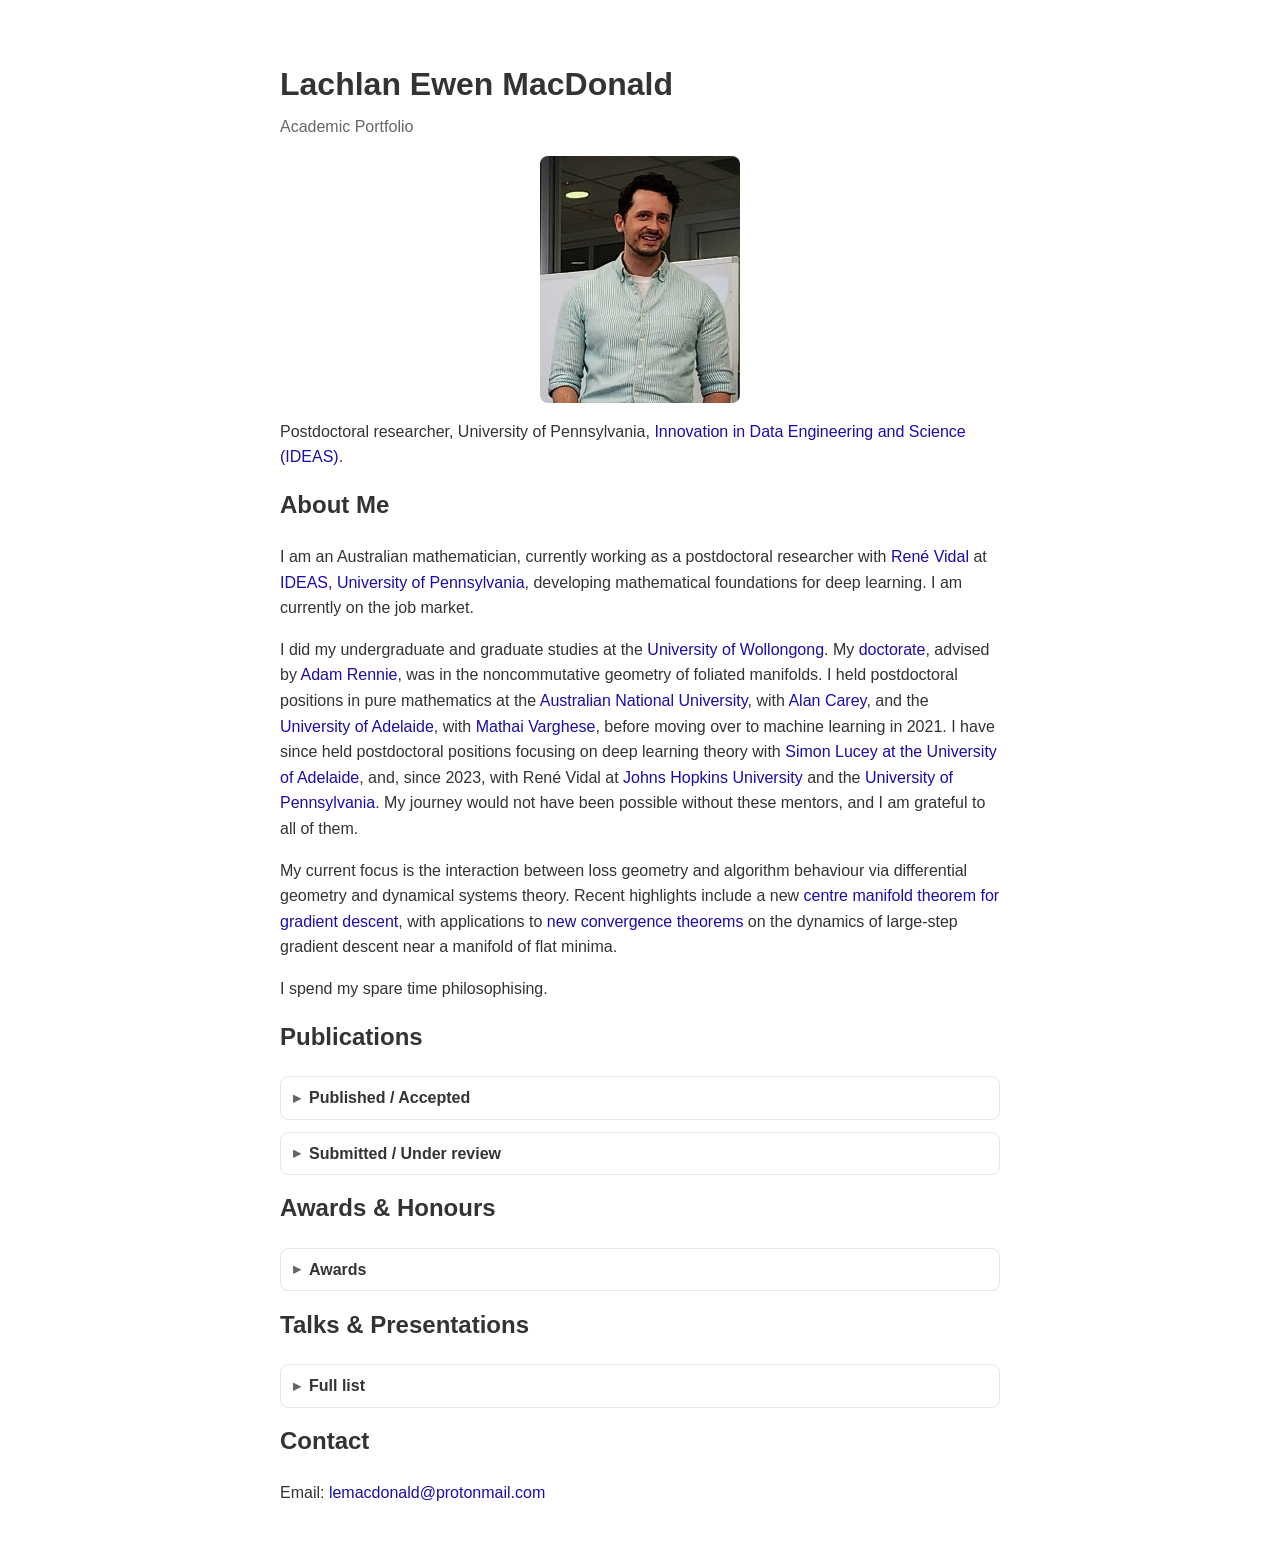
==== index.html @ 043c83bc "Update index.html" ====
<!DOCTYPE html>
<html lang="en">
<head>
  <meta charset="utf-8" />
  <title>Lachlan Ewen MacDonald - Academic Portfolio</title>
  <meta name="viewport" content="width=device-width, initial-scale=1" />
  <style>
    :root{
      --text:#333;
      --link:#1a0dab;
      --maxw: 800px;
      --muted:#666;
      --border:#e6e6e6;
      --bg:#fafafa;
    }
    *{box-sizing:border-box}
    body {
      font-family: Arial, sans-serif;
      line-height: 1.6;
      margin: 0 auto;
      max-width: var(--maxw);
      padding: 20px;
      color: var(--text);
      background: #fff;
    }
    .container { padding: 20px; }
    h1, h2 { color: var(--text); margin-top: 0.6em; }
    h1 { font-size: 2rem; margin-bottom: 0.25rem; }
    .subtitle{ color: var(--muted); margin-top: 0 }
    ul { list-style: none; padding: 0; }
    li { margin-bottom: 10px; }
    a { color: var(--link); text-decoration: none; }
    a:hover, a:focus { text-decoration: underline; }
    img.profile-pic {
      max-width: 200px;
      height: auto;
      display: block;
      margin: 0 auto 10px;
      border-radius: 8px;
    }
    /* Details / summary (dropdowns) */
    details {
      border: 1px solid var(--border);
      border-radius: 8px;
      padding: 0.5rem 0.75rem;
      background: #fff;
      margin: 0.75rem 0;
    }
    details[open] { background: var(--bg); }
    summary {
      cursor: pointer;
      font-weight: bold;
      list-style: none;
      display: flex;
      align-items: center;
      gap: 0.5rem;
      outline: none;
    }
    summary::-webkit-details-marker { display: none; }
    .chev {
      display:inline-block;
      transform: rotate(0deg);
      transition: transform 0.2s ease;
      font-size: 0.95em;
      color: var(--muted);
    }
    details[open] .chev { transform: rotate(90deg); }
    .pub-item, .talk-item {
      padding: 0.4rem 0;
      border-bottom: 1px dashed var(--border);
    }
    .pub-item:last-child, .talk-item:last-child { border-bottom: 0; }
    .venue { font-style: italic; }
    .year { color: var(--muted); }
    .tag { display:inline-block; font-size: 0.8rem; color:#0b5; border:1px solid #0b5; border-radius:999px; padding:0 0.4rem; margin-left:0.35rem;}
    .note { color: var(--muted); font-size: 0.95rem; }
    .contact { margin-top: 0.25rem; }
  </style>
</head>
<body>
  <div class="container">
    <h1>Lachlan Ewen MacDonald</h1>
    <p class="subtitle">Academic Portfolio</p>
    <img src="me.jpg" alt="Lachlan Ewen MacDonald" class="profile-pic">

    <p>
      Postdoctoral researcher, University of Pennsylvania, <a href="https://ideas.seas.upenn.edu/" target="_blank" rel="noopener">Innovation in Data Engineering and Science (IDEAS)</a>.
    </p>

<h2>About Me</h2>

<p>I am an Australian mathematician, currently working as a postdoctoral researcher with <a href="https://www.grasp.upenn.edu/people/rene-vidal/" target="_blank" rel="noopener">René Vidal</a> at <a href="https://ideas.seas.upenn.edu/" target="_blank" rel="noopener">IDEAS, University of Pennsylvania</a>, developing mathematical foundations for deep learning. I am currently on the job market.</p>

<p>I did my undergraduate and graduate studies at the <a href="https://www.uow.edu.au/" target="_blank" rel="noopener">University of Wollongong</a>. My <a href="https://ro.uow.edu.au/articles/thesis/Characteristic_Classes_of_Foliated_Manifolds_in_Noncommutative_Geometry/27665679?file=50383236" target="_blank" rel="noopener">doctorate</a>, advised by <a href="https://rennieillawarramath.com/" target="_blank" rel="noopener">Adam Rennie</a>, was in the noncommutative geometry of foliated manifolds. I held postdoctoral positions in pure mathematics at the <a href="https://www.anu.edu.au/" target="_blank" rel="noopener">Australian National University</a>, with <a href="https://www.science.org.au/profile/alan-carey" target="_blank" rel="noopener">Alan Carey</a>, and the <a href="https://www.adelaide.edu.au/" target="_blank" rel="noopener">University of Adelaide</a>, with <a href="https://researchers.adelaide.edu.au/profile/mathai.varghese" target="_blank" rel="noopener">Mathai Varghese</a>, before moving over to machine learning in 2021. I have since held postdoctoral positions focusing on deep learning theory with <a href="https://researchers.adelaide.edu.au/profile/simon.lucey" target="_blank" rel="noopener">Simon Lucey at the University of Adelaide</a>, and, since 2023, with René Vidal at <a href="https://www.jhu.edu/" target="_blank" rel="noopener">Johns Hopkins University</a> and the <a href="https://www.upenn.edu/" target="_blank" rel="noopener">University of Pennsylvania</a>. My journey would not have been possible without these mentors, and I am grateful to all of them.</p>

<p>My current focus is the interaction between loss geometry and algorithm behaviour via differential geometry and dynamical systems theory. Recent highlights include a new <a href="https://arxiv.org/abs/2604.18202 " target="_blank" rel="noopener">centre manifold theorem for gradient descent</a>, with applications to <a href="https://arxiv.org/abs/2607.08380" target="_blank" rel="noopener">new convergence theorems</a> on the dynamics of large-step gradient descent near a manifold of flat minima.</p>

<p>I spend my spare time philosophising.</p>


    <h2>Publications</h2>

    <!-- Published -->
    <details>
      <summary><span class="chev">▸</span> Published / Accepted</summary>
      <div class="note">Peer-reviewed journal and conference articles.</div>
      <div class="pub-item">
        <strong>On the Convergence, Implicit Bias and Edge of Stability of Gradient Descent in Deep Learning</strong> <span class="tag">equal first author</span><br>
        with H. Min, R. Vidal.
        <span class="venue">IEEE Signal Processing Magazine</span> <span class="year">2026</span>.
      </div>
      <div class="pub-item">
        <strong>Convergence Rates for Gradient Descent at the Edge of Stability in Overparametrised Least Squares</strong> <span class="tag">first author</span><br>
        with Z. Xu, H. Min, S. Tarmoun, L. Palma, R. Vidal.
        <span class="venue">NeurIPS</span> <span class="year">2025</span>.
      </div>
      <div class="pub-item">
        <strong>Understanding the Learning Dynamics of LoRA: A Gradient Flow Perspective on Low-Rank Adaptation in Matrix Factorization</strong><br>
        with Z. Xu, H. Min, J. Luo, S. Tarmoun, E. Mallada, R. Vidal.
        <span class="venue">AISTATS</span> <span class="year">2024</span>.
      </div>
      <div class="pub-item">
        <strong>On skip connections and normalisation layers in deep optimisation</strong> <span class="tag">first author</span><br>
        with J. Valmadre, H. Saratchandran, S. Lucey.
        <span class="venue">NeurIPS</span> <span class="year">2023</span>.
      </div>
      <div class="pub-item">
        <strong>Curvature-Aware Training for Coordinate Networks</strong><br>
        with H. Saratchandran, S. F. Ch'ng, S. Ramasinghe, S. Lucey.
        <span class="venue">ICCV</span> <span class="year">2023</span>.
      </div>
      <div class="pub-item">
        <strong>How much does Initialization Affect Generalization?</strong><br>
        with S. Ramasinghe, M. Farazi, H. Saratchandran, S. Lucey.
        <span class="venue">ICML</span> <span class="year">2023</span>.
      </div>
      <div class="pub-item">
        <strong>Flow Supervision for Deformable NeRF</strong><br>
        with C. Wang, L. A. Jeni, S. Lucey.
        <span class="venue">CVPR</span> <span class="year">2023</span>.
      </div>
      <div class="pub-item">
        <strong>On Quantizing Implicit Neural Representations</strong><br>
        with C. Gordon, S. F. Chng, S. Lucey.
        <span class="venue">WACV</span> <span class="year">2023</span>.
      </div>
      <div class="pub-item">
        <strong>On the Frequency Bias of Coordinate-MLPs</strong> (second author)<br>
        with S. Ramasinghe, S. Lucey.
        <span class="venue">NeurIPS</span> <span class="year">2022</span>.
      </div>
      <div class="pub-item">
        <strong>Enabling Equivariance for Arbitrary Lie Groups</strong> <span class="tag">first author</span><br>
        with S. Ramasinghe, S. Lucey.
        <span class="venue">CVPR (oral)</span> <span class="year">2022</span>.
      </div>
      <div class="pub-item">
        <strong>A characteristic map for the holonomy groupoid of a foliation</strong>.<br>
        <span class="venue">Mathematische Zeitschrift</span> <span class="year">2021</span>.
      </div>
      <div class="pub-item">
        <strong>Hierarchies of holonomy groupoids for foliated bundles</strong>.<br>
        <span class="venue">Annals of Global Analysis and Geometry</span> <span class="year">2021</span>.
      </div>
      <div class="pub-item">
        <strong>The holonomy groupoids of singularly foliated bundles</strong>.<br>
        <span class="venue">SIGMA</span> <span class="year">2021</span>, <strong>17</strong>.
      </div>
      <div class="pub-item">
        <strong>On the Chern character in Higher Twisted K-theory and spherical T-duality</strong><br>
        with V. Mathai, H. Saratchandran.
        <span class="venue">Communications in Mathematical Physics</span> <span class="year">2021</span>, <strong>385</strong>.
      </div>
      <div class="pub-item">
        <strong>The Godbillon-Vey invariant and equivariant KK-theory</strong><br>
        with A. Rennie.
        <span class="venue">Annals of K-theory</span> <span class="year">2020</span>, <strong>5</strong>.
      </div>
      <div class="pub-item">
        <strong>Equivariant KK-theory for non-Hausdorff groupoids</strong>.<br>
        <span class="venue">Journal of Geometry and Physics</span> <span class="year">2020</span>, <strong>154</strong>.
      </div>
      <div class="pub-item">
        <strong>Theoretical Consideration of Superconducting Coils for Compact Superconducting Magnetic Energy Storage Systems</strong><br>
        with A. Pan, H. Baiej, P. Cooper.
        <span class="venue">IEEE Transactions on Applied Superconductivity</span> <span class="year">2016</span>, <strong>26</strong>.
      </div>
    </details>

    <!-- Preprints / Under review -->
    <details>
      <summary><span class="chev">▸</span> Submitted / Under review</summary>
       <div class="pub-item">
        <strong>Dynamics of Gradient Descent with Large Step Size Near a Manifold of Flat Minima</strong><br>
         with R. Vidal.
        <span class="year">2026</span>.
        <a href="https://arxiv.org/abs/2607.08380" target="_blank" rel="noopener">arXiv:2607.08380</a>
      </div>
      <div class="pub-item">
        <strong>SGD at the Edge of Stability: Stochastic Stabilization with Large Learning Rates</strong><br>
         with K. Emmanouilidis, S. Tarmoun and R. Vidal
        <span class="year">2026</span>.
        <a href="https://arxiv.org/abs/arXiv:2606.30930" target="_blank" rel="noopener">arXiv:2606.30930</a>
      </div>
      <div class="pub-item">
        <strong>Classification at the Edge of Stability: Unifying Self-Stabilization and Convergence Rates</strong><br>
         with S. Tarmoun, K. Emmanouilidis, Z. Xu and R. Vidal
        <span class="year">2026</span>.
      </div>
      <div class="pub-item">
        <strong>Centre manifold theorem for maps along manifolds of fixed points </strong><br>
        <span class="year">2026</span>.
        <a href="https://arxiv.org/abs/2604.18202 " target="_blank" rel="noopener">arXiv:2604.18202 </a>
      </div>
      <div class="pub-item">
        <strong>Disintegration theorem for multifunctions, with applications to empirical Wasserstein distances and average-case statistical bounds</strong><br>
        with J. Fill.
        <span class="year">2025</span>.
        <a href="https://arxiv.org/abs/2507.01236" target="_blank" rel="noopener">arXiv:2507.01236</a>
      </div>
      <div class="pub-item">
        <strong>Chern-Weil theory for Haefliger-singular foliations</strong><br>
        with B. McMillan.
        <span class="year">2021</span>.
        <a href="https://arxiv.org/abs/2106.10078" target="_blank" rel="noopener">arXiv:2106.10078</a>
      </div>
    </details>

    <h2>Awards &amp; Honours</h2>

    <details>
      <summary><span class="chev">▸</span> Awards</summary>
    
      <div class="pub-item">
        <strong>Best Thesis Award</strong><br>
        <span class="venue">The University of Wollongong</span>, 2019<br>
        Awarded for the best PhD thesis in the Faculty of Engineering and Information Sciences.
      </div>
    
      <div class="pub-item">
        <strong>University Medal</strong><br>
        <span class="venue">The University of Wollongong</span>, 2015<br>
        First in the Faculty of Engineering and Information Sciences.
      </div>
    
      <div class="pub-item">
        <strong>Undergraduate Awards</strong><br>
        <span class="venue">The University of Wollongong</span>, 2010–2014<br>
        Numerous research scholarships and awards for academic excellence.
      </div>
    
    </details>

    <h2>Talks &amp; Presentations</h2>
    <details>
      <summary><span class="chev">▸</span> Full list</summary>
      <div class="talk-item">
        <strong>Convergence Rates for Gradient Descent at the Edge of Stability in Overparametrised Least Squares</strong><br>
        NeurIPS 2025 — Poster presentation. <a href="https://neurips.cc/Conferences/2025" target="_blank" rel="noopener">Link</a>
      </div>
      <div class="talk-item">
        <strong>On skip connections and normalisation layers in deep optimisation</strong><br>
        NeurIPS 2023 — Poster presentation. <a href="https://neurips.cc/Conferences/2023" target="_blank" rel="noopener">Link</a>
      </div>
      <div class="talk-item">
        <strong>Towards a formal theory of deep optimisation</strong><br>
        Johns Hopkins University — MINDS Seminar (2022). <a href="https://www.jhu.edu/" target="_blank" rel="noopener">Link</a>
      </div>
      <div class="talk-item">
        <strong>On the Frequency Bias of Coordinate MLPs</strong><br>
        NeurIPS 2022 — Poster presentation. <a href="https://neurips.cc/Conferences/2022" target="_blank" rel="noopener">Link</a>
      </div>
      <div class="talk-item">
        <strong>Towards a formal theory of deep optimisation</strong><br>
        Carnegie Mellon University — VASC Seminar (2022). <a href="https://www.cmu.edu/" target="_blank" rel="noopener">Link</a>
      </div>
      <div class="talk-item">
        <strong>General equivariance in deep learning</strong><br>
        Lockheed-Martin USA (2022). <a href="https://www.lockheedmartin.com/" target="_blank" rel="noopener">Link</a>
      </div>
      <div class="talk-item">
        <strong>Enabling Equivariance for Arbitrary Lie Groups</strong><br>
        CVPR 2022 — Oral presentation. <a href="https://cvpr2022.thecvf.com/" target="_blank" rel="noopener">Link</a>
      </div>
      <div class="talk-item">
        <strong>Equivariance in deep learning</strong><br>
        Lockheed-Martin Australia — STELarLab presentation (2022). <a href="https://lockheedmartin.com/en-au/stelarlab-research-development-operations-centre.html" target="_blank" rel="noopener">Link</a>
      </div>
      <div class="talk-item">
        <strong>Chern-Weil theory for singular foliations</strong><br>
        University of New South Wales — Pure Math Seminar (2021). <a href="http://unsw.edu.au" target="_blank" rel="noopener">Link</a>
      </div>
      <div class="talk-item">
        <strong>Chern-Weil theory for singular foliations</strong><br>
        Global Noncommutative Geometry Seminar (Virtual, 2021). <a href="https://globalncgseminar.org/" target="_blank" rel="noopener">Link</a>
      </div>
      <div class="talk-item">
        <strong>Chern-Weil theory for singular foliations</strong><br>
        University of Adelaide — Differential Geometry Seminar (2021). <a href="http://adelaide.edu.au" target="_blank" rel="noopener">Link</a>
      </div>
      <div class="talk-item">
        <strong>Holonomy groupoids via conservation laws</strong><br>
        Singular Foliations and Related Structures Workshop (Virtual, 2020). <a href="https://esaga.uni-due.de/leonid.ryvkin/sfars/" target="_blank" rel="noopener">Link</a>
      </div>
      <div class="talk-item">
        <strong>Conservation laws and the holonomy of foliated manifolds</strong><br>
        University of Wollongong — NCG &amp; Operator Algebras Seminar (2020). <a href="http://uow.edu.au" target="_blank" rel="noopener">Link</a>
      </div>
      <div class="talk-item">
        <strong>Dynamical invariants of foliated manifolds</strong><br>
        University of Adelaide — Analysis on Manifolds (2019). <a href="http://adelaide.edu.au" target="_blank" rel="noopener">Link</a>
      </div>
      <div class="talk-item">
        <strong>Dynamical invariants of foliated manifolds</strong><br>
        University of Wollongong — Geometric Analysis Seminar (2019). <a href="http://uow.edu.au" target="_blank" rel="noopener">Link</a>
      </div>
      <div class="talk-item">
        <strong>Dynamical invariants of foliated manifolds</strong><br>
        Chalmers University of Technology — Analysis &amp; Probability Seminar (2019). <a href="http://chalmers.se" target="_blank" rel="noopener">Link</a>
      </div>
      <div class="talk-item">
        <strong>The Godbillon-Vey invariant in equivariant KK-theory</strong><br>
        Université Clermont Auvergne — Séminaire et Groupe de travail GAAO (2018). <a href="http://uca.fr" target="_blank" rel="noopener">Link</a>
      </div>
      <div class="talk-item">
        <strong>The Godbillon-Vey invariant in equivariant KK-theory</strong><br>
        Université Paris Diderot — Séminaire d’Algèbres d’Opérateurs (2018). <a href="http://univ-paris-diderot.fr/" target="_blank" rel="noopener">Link</a>
      </div>
      <div class="talk-item">
        <strong>The Godbillon-Vey invariant in equivariant KK-theory</strong><br>
        Université Toulouse — ANR SINGSTAR workshop “Index Theory: Interactions and Applications” (2018). <a href="http://univ-tlse3.fr" target="_blank" rel="noopener">Link</a>
      </div>
    </details>

    <h2>Contact</h2>
    <p class="contact">Email: <a href="mailto:lemacdonald@protonmail.com">lemacdonald@protonmail.com</a></p>
  </div>

  <script>
    // Make the first details (Published) open by default; Submitted and Talks closed.
    // Chevrons rotate via CSS; nothing else needed here.
  </script>
</body>
</html>
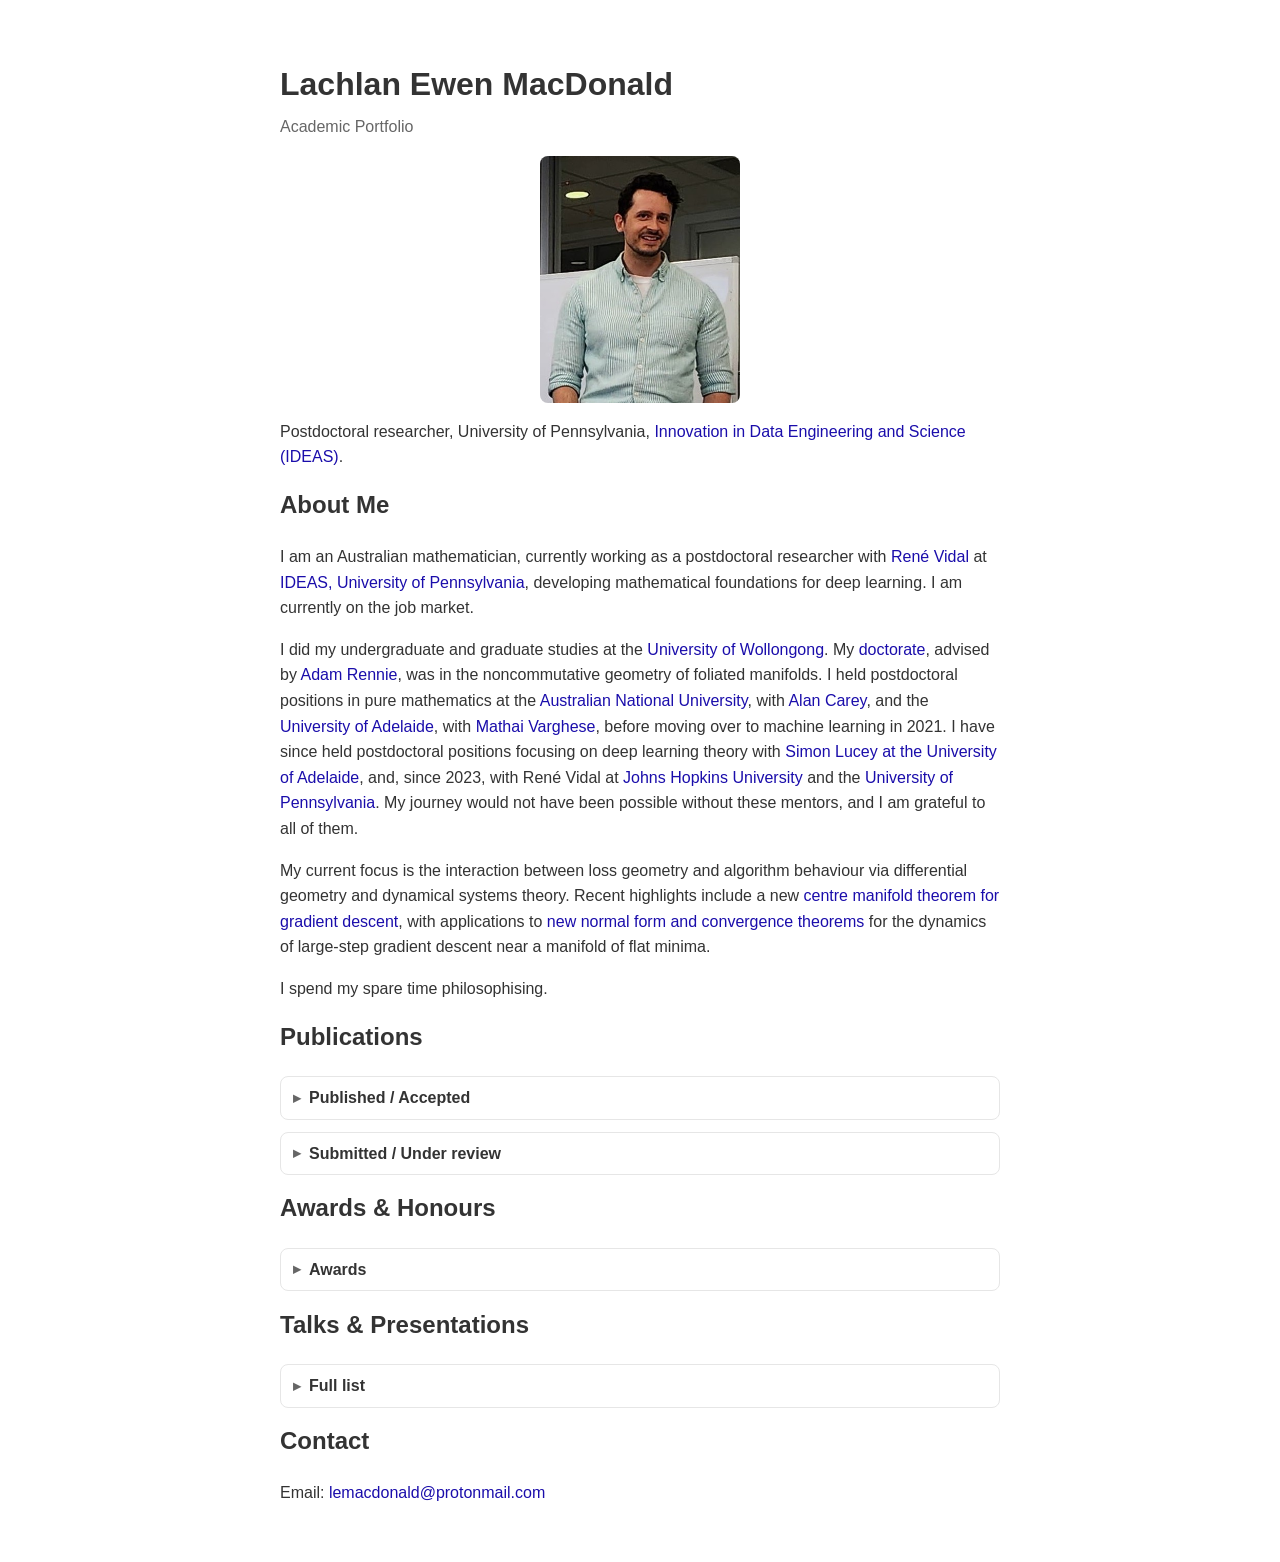
==== commit d5eb8280: "Update index.html" ====
--- a/index.html
+++ b/index.html
@@ -93,7 +93,7 @@
 
 <p>I did my undergraduate and graduate studies at the <a href="https://www.uow.edu.au/" target="_blank" rel="noopener">University of Wollongong</a>. My <a href="https://ro.uow.edu.au/articles/thesis/Characteristic_Classes_of_Foliated_Manifolds_in_Noncommutative_Geometry/27665679?file=50383236" target="_blank" rel="noopener">doctorate</a>, advised by <a href="https://rennieillawarramath.com/" target="_blank" rel="noopener">Adam Rennie</a>, was in the noncommutative geometry of foliated manifolds. I held postdoctoral positions in pure mathematics at the <a href="https://www.anu.edu.au/" target="_blank" rel="noopener">Australian National University</a>, with <a href="https://www.science.org.au/profile/alan-carey" target="_blank" rel="noopener">Alan Carey</a>, and the <a href="https://www.adelaide.edu.au/" target="_blank" rel="noopener">University of Adelaide</a>, with <a href="https://researchers.adelaide.edu.au/profile/mathai.varghese" target="_blank" rel="noopener">Mathai Varghese</a>, before moving over to machine learning in 2021. I have since held postdoctoral positions focusing on deep learning theory with <a href="https://researchers.adelaide.edu.au/profile/simon.lucey" target="_blank" rel="noopener">Simon Lucey at the University of Adelaide</a>, and, since 2023, with René Vidal at <a href="https://www.jhu.edu/" target="_blank" rel="noopener">Johns Hopkins University</a> and the <a href="https://www.upenn.edu/" target="_blank" rel="noopener">University of Pennsylvania</a>. My journey would not have been possible without these mentors, and I am grateful to all of them.</p>
 
-<p>My current focus is the interaction between loss geometry and algorithm behaviour via differential geometry and dynamical systems theory. Recent highlights include a new <a href="https://arxiv.org/abs/2604.18202 " target="_blank" rel="noopener">centre manifold theorem for gradient descent</a>, with applications to <a href="https://arxiv.org/abs/2607.08380" target="_blank" rel="noopener">new convergence theorems</a> on the dynamics of large-step gradient descent near a manifold of flat minima.</p>
+<p>My current focus is the interaction between loss geometry and algorithm behaviour via differential geometry and dynamical systems theory. Recent highlights include a new <a href="https://arxiv.org/abs/2604.18202 " target="_blank" rel="noopener">centre manifold theorem for gradient descent</a>, with applications to <a href="https://arxiv.org/abs/2607.08380" target="_blank" rel="noopener">new normal form and convergence theorems</a> for the dynamics of large-step gradient descent near a manifold of flat minima.</p>
 
 <p>I spend my spare time philosophising.</p>
 
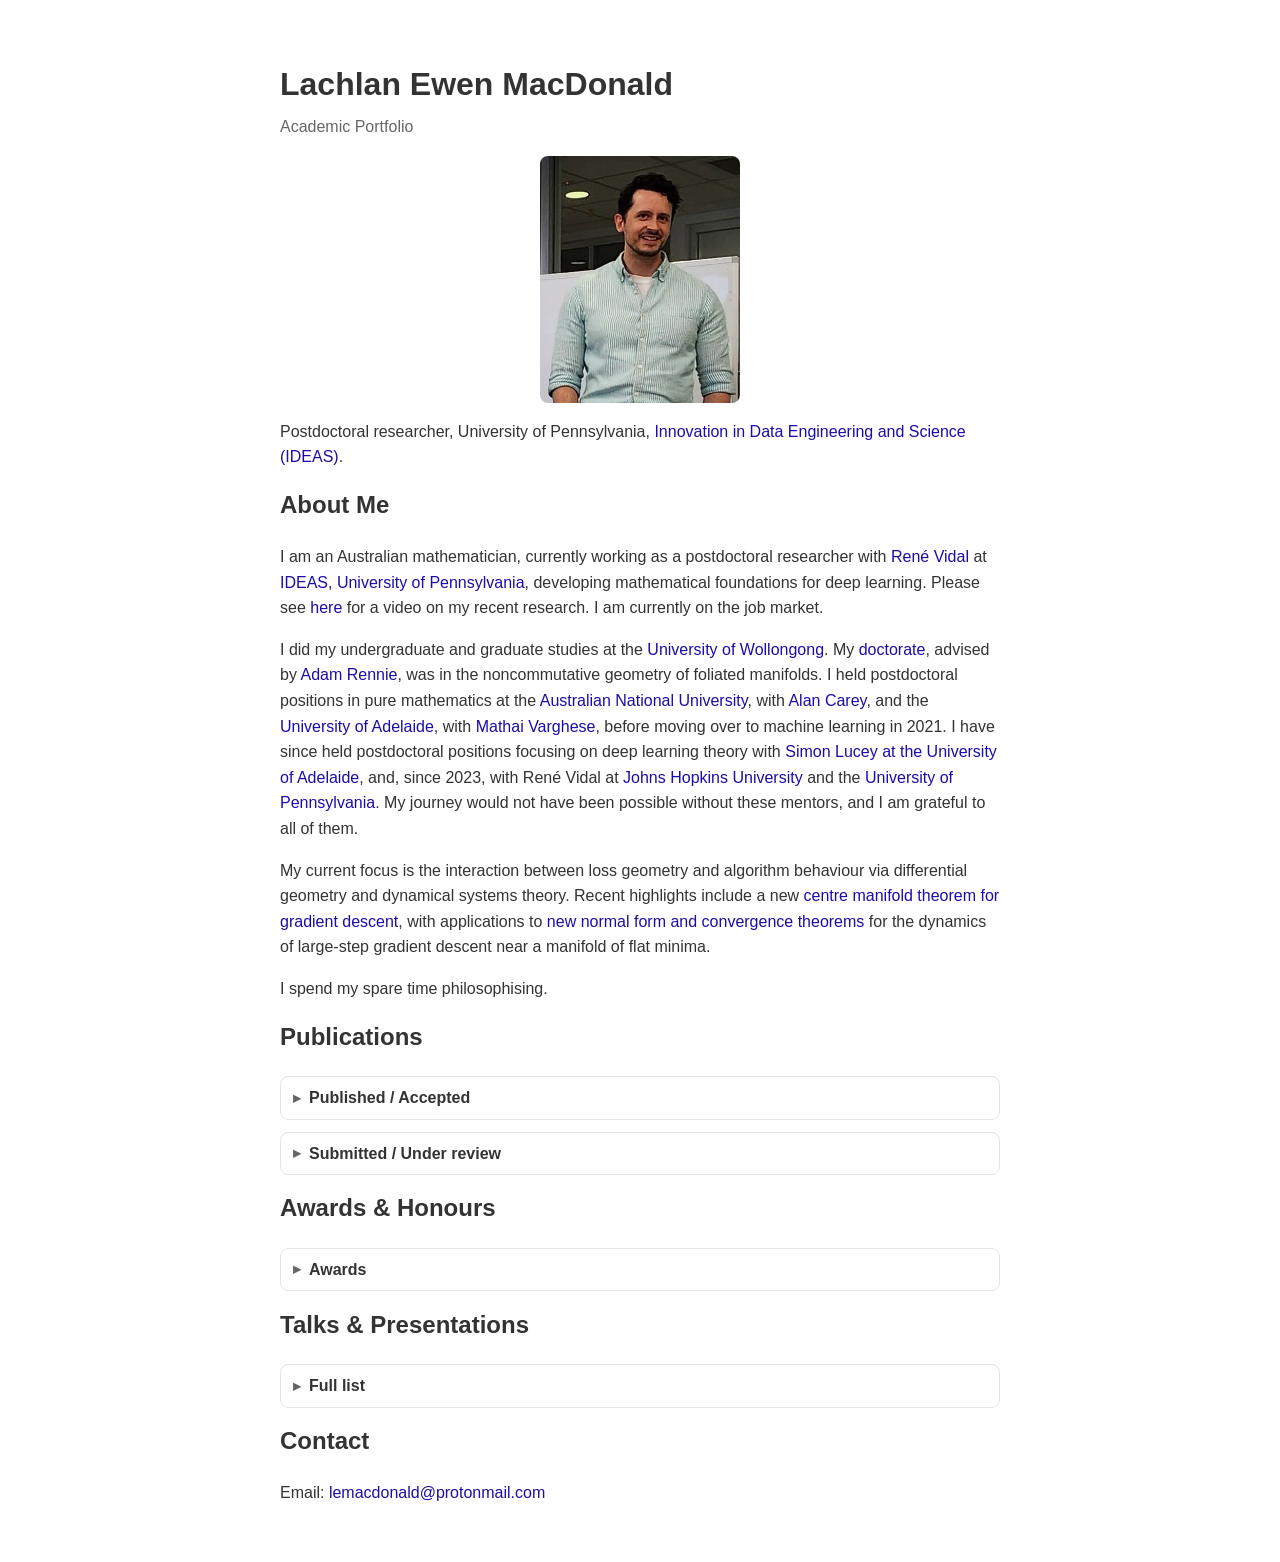
==== commit 36f0bb66: "Update index.html" ====
--- a/index.html
+++ b/index.html
@@ -89,7 +89,7 @@
 
 <h2>About Me</h2>
 
-<p>I am an Australian mathematician, currently working as a postdoctoral researcher with <a href="https://www.grasp.upenn.edu/people/rene-vidal/" target="_blank" rel="noopener">René Vidal</a> at <a href="https://ideas.seas.upenn.edu/" target="_blank" rel="noopener">IDEAS, University of Pennsylvania</a>, developing mathematical foundations for deep learning. I am currently on the job market.</p>
+<p>I am an Australian mathematician, currently working as a postdoctoral researcher with <a href="https://www.grasp.upenn.edu/people/rene-vidal/" target="_blank" rel="noopener">René Vidal</a> at <a href="https://ideas.seas.upenn.edu/" target="_blank" rel="noopener">IDEAS, University of Pennsylvania</a>, developing mathematical foundations for deep learning. Please see <a href="https://youtu.be/Tx-sNdkrNHs?si=vbTYSDziLmXqQ5wf" target="_blank" rel="noopener">here</a> for a video on my recent research. I am currently on the job market.</p>
 
 <p>I did my undergraduate and graduate studies at the <a href="https://www.uow.edu.au/" target="_blank" rel="noopener">University of Wollongong</a>. My <a href="https://ro.uow.edu.au/articles/thesis/Characteristic_Classes_of_Foliated_Manifolds_in_Noncommutative_Geometry/27665679?file=50383236" target="_blank" rel="noopener">doctorate</a>, advised by <a href="https://rennieillawarramath.com/" target="_blank" rel="noopener">Adam Rennie</a>, was in the noncommutative geometry of foliated manifolds. I held postdoctoral positions in pure mathematics at the <a href="https://www.anu.edu.au/" target="_blank" rel="noopener">Australian National University</a>, with <a href="https://www.science.org.au/profile/alan-carey" target="_blank" rel="noopener">Alan Carey</a>, and the <a href="https://www.adelaide.edu.au/" target="_blank" rel="noopener">University of Adelaide</a>, with <a href="https://researchers.adelaide.edu.au/profile/mathai.varghese" target="_blank" rel="noopener">Mathai Varghese</a>, before moving over to machine learning in 2021. I have since held postdoctoral positions focusing on deep learning theory with <a href="https://researchers.adelaide.edu.au/profile/simon.lucey" target="_blank" rel="noopener">Simon Lucey at the University of Adelaide</a>, and, since 2023, with René Vidal at <a href="https://www.jhu.edu/" target="_blank" rel="noopener">Johns Hopkins University</a> and the <a href="https://www.upenn.edu/" target="_blank" rel="noopener">University of Pennsylvania</a>. My journey would not have been possible without these mentors, and I am grateful to all of them.</p>
 
@@ -104,6 +104,21 @@
     <details>
       <summary><span class="chev">▸</span> Published / Accepted</summary>
       <div class="note">Peer-reviewed journal and conference articles.</div>
+      <div class="pub-item">
+        <strong>Classification at the Edge of Stability: Unifying Self-Stabilization and Convergence Rates</strong>
+        with S. Tarmoun, K. Emmanouilidis, Z. Xu, R. Vidal.
+        <span class="venue">NeurIPS</span> <span class="year">2026</span>.
+      </div>
+      <div class="pub-item">
+        <strong>A Margin Perspective on LoRA: Robustness to Catastrophic Forgetting and Adapter Merging (MaLoRA)</strong>
+        with with Z. Xu, H. Min, S. Tarmoun, W. Su and R. Vidal.
+        <span class="venue">NeurIPS</span> <span class="year">2026</span>.
+      </div>
+      <div class="pub-item">
+        <strong>Chern-Weil theory for Haefliger-singular foliations</strong>
+        with B. McMillan.
+        <span class="venue">to appear in Differential Geometry and its Applications</span> <span class="year">2026</span>.
+      </div>
       <div class="pub-item">
         <strong>On the Convergence, Implicit Bias and Edge of Stability of Gradient Descent in Deep Learning</strong> <span class="tag">equal first author</span><br>
         with H. Min, R. Vidal.
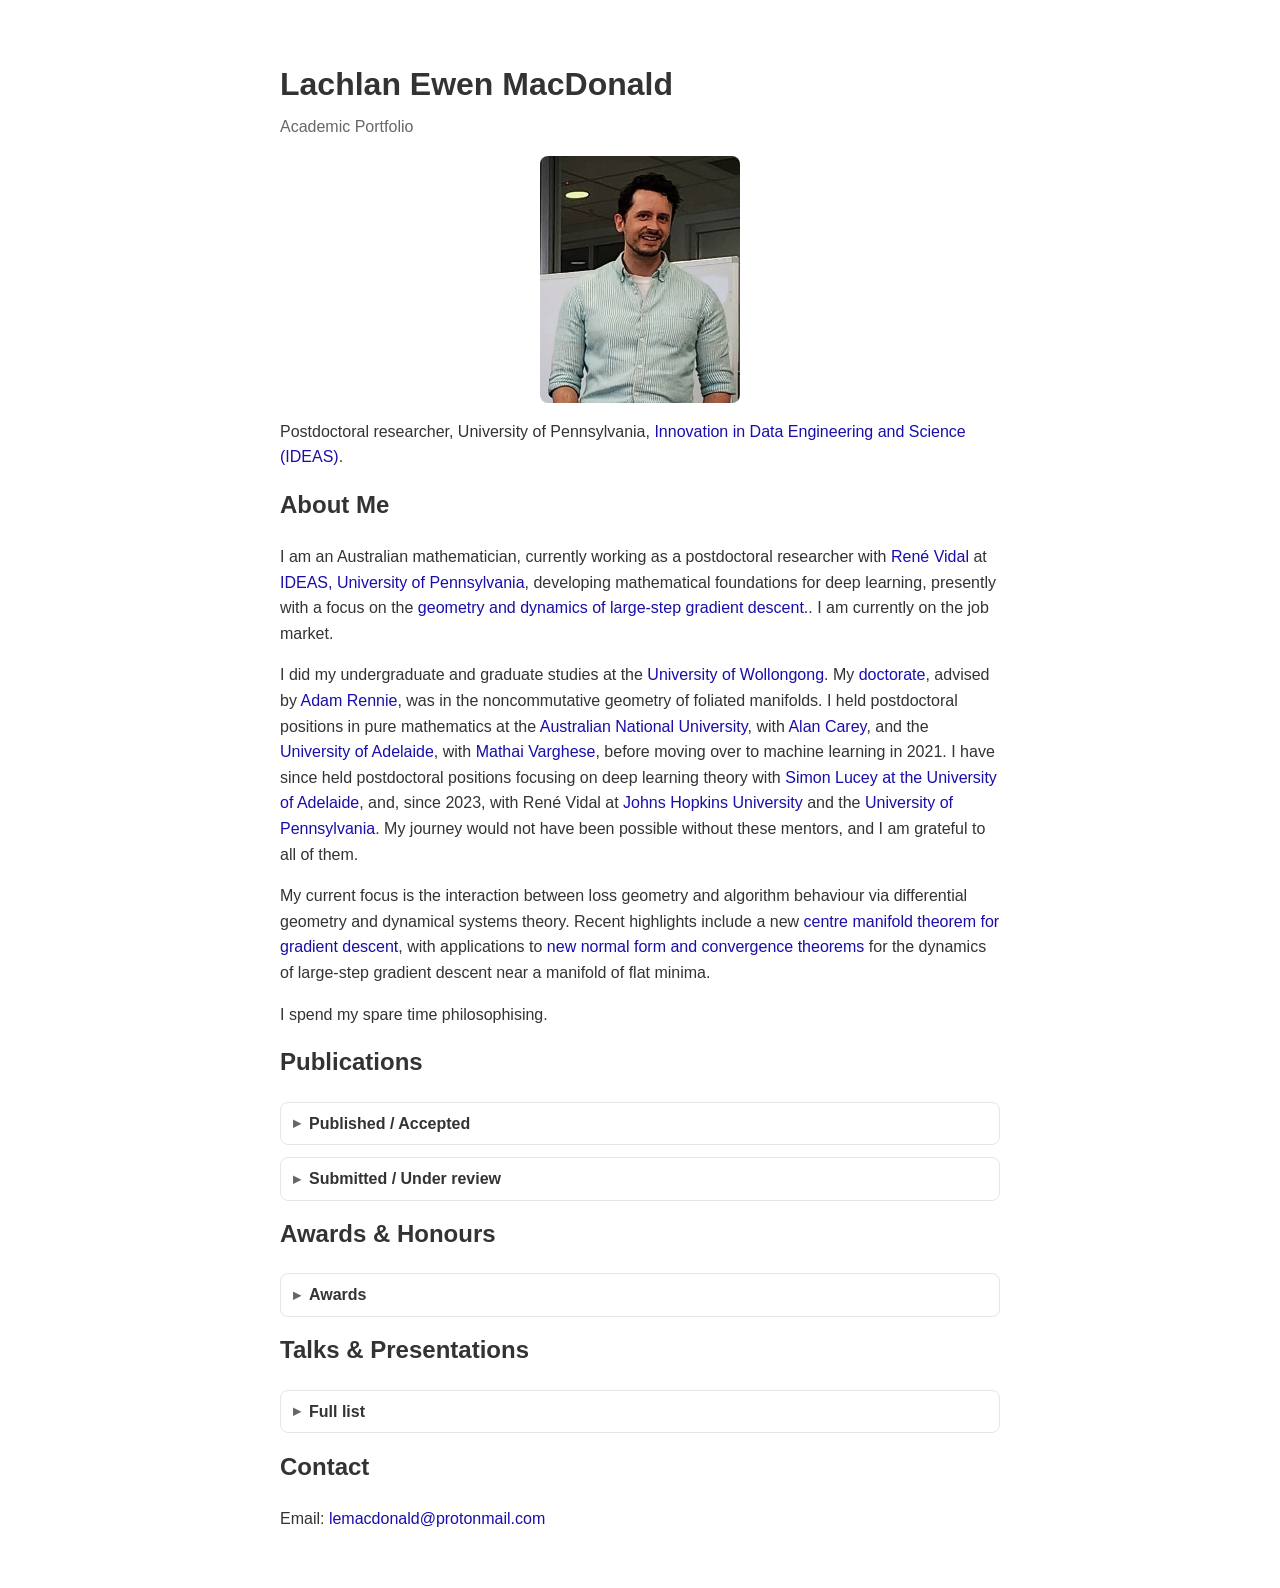
==== commit bd80b1d9: "Update index.html" ====
--- a/index.html
+++ b/index.html
@@ -89,7 +89,7 @@
 
 <h2>About Me</h2>
 
-<p>I am an Australian mathematician, currently working as a postdoctoral researcher with <a href="https://www.grasp.upenn.edu/people/rene-vidal/" target="_blank" rel="noopener">René Vidal</a> at <a href="https://ideas.seas.upenn.edu/" target="_blank" rel="noopener">IDEAS, University of Pennsylvania</a>, developing mathematical foundations for deep learning. Please see <a href="https://youtu.be/Tx-sNdkrNHs?si=vbTYSDziLmXqQ5wf" target="_blank" rel="noopener">here</a> for a video on my recent research. I am currently on the job market.</p>
+<p>I am an Australian mathematician, currently working as a postdoctoral researcher with <a href="https://www.grasp.upenn.edu/people/rene-vidal/" target="_blank" rel="noopener">René Vidal</a> at <a href="https://ideas.seas.upenn.edu/" target="_blank" rel="noopener">IDEAS, University of Pennsylvania</a>, developing mathematical foundations for deep learning, presently with a focus on the <a href="https://youtu.be/Tx-sNdkrNHs?si=vbTYSDziLmXqQ5wf" target="_blank" rel="noopener">geometry and dynamics of large-step gradient descent.</a>. I am currently on the job market.</p>
 
 <p>I did my undergraduate and graduate studies at the <a href="https://www.uow.edu.au/" target="_blank" rel="noopener">University of Wollongong</a>. My <a href="https://ro.uow.edu.au/articles/thesis/Characteristic_Classes_of_Foliated_Manifolds_in_Noncommutative_Geometry/27665679?file=50383236" target="_blank" rel="noopener">doctorate</a>, advised by <a href="https://rennieillawarramath.com/" target="_blank" rel="noopener">Adam Rennie</a>, was in the noncommutative geometry of foliated manifolds. I held postdoctoral positions in pure mathematics at the <a href="https://www.anu.edu.au/" target="_blank" rel="noopener">Australian National University</a>, with <a href="https://www.science.org.au/profile/alan-carey" target="_blank" rel="noopener">Alan Carey</a>, and the <a href="https://www.adelaide.edu.au/" target="_blank" rel="noopener">University of Adelaide</a>, with <a href="https://researchers.adelaide.edu.au/profile/mathai.varghese" target="_blank" rel="noopener">Mathai Varghese</a>, before moving over to machine learning in 2021. I have since held postdoctoral positions focusing on deep learning theory with <a href="https://researchers.adelaide.edu.au/profile/simon.lucey" target="_blank" rel="noopener">Simon Lucey at the University of Adelaide</a>, and, since 2023, with René Vidal at <a href="https://www.jhu.edu/" target="_blank" rel="noopener">Johns Hopkins University</a> and the <a href="https://www.upenn.edu/" target="_blank" rel="noopener">University of Pennsylvania</a>. My journey would not have been possible without these mentors, and I am grateful to all of them.</p>
 
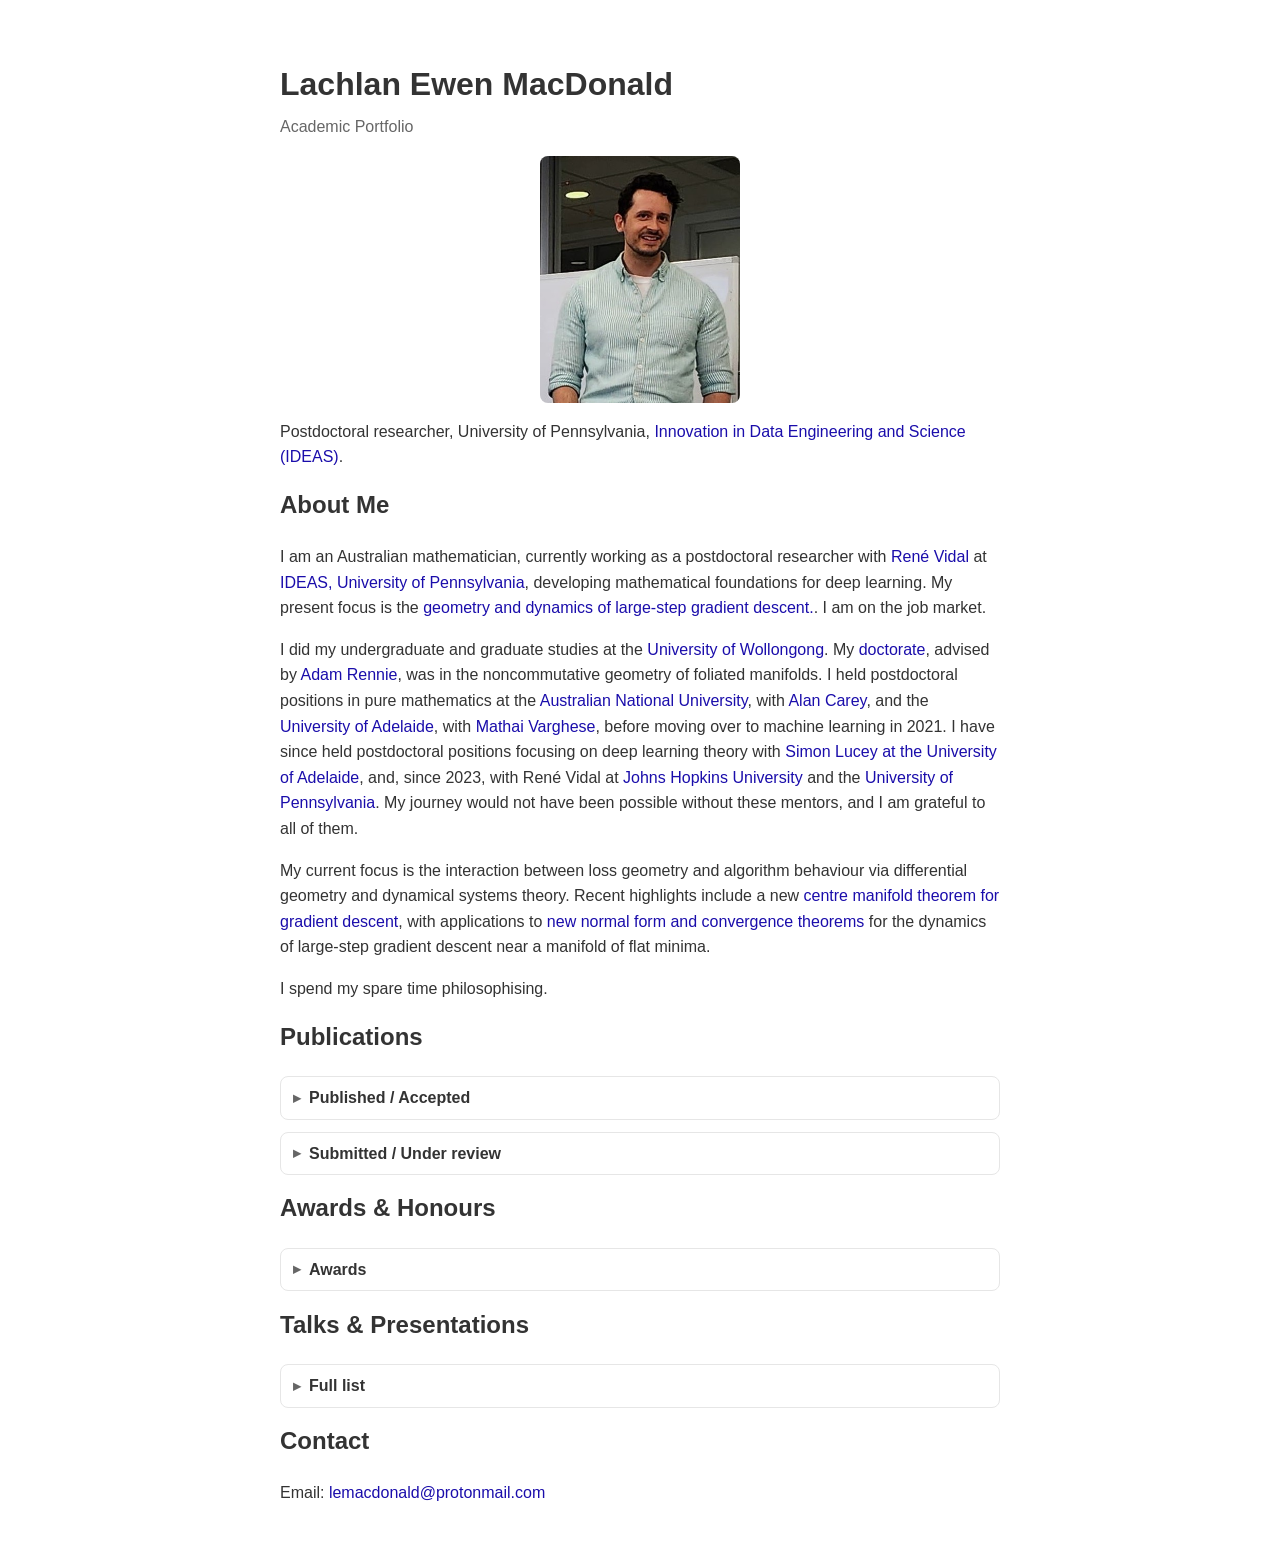
==== commit e9968471: "Update index.html" ====
--- a/index.html
+++ b/index.html
@@ -89,7 +89,7 @@
 
 <h2>About Me</h2>
 
-<p>I am an Australian mathematician, currently working as a postdoctoral researcher with <a href="https://www.grasp.upenn.edu/people/rene-vidal/" target="_blank" rel="noopener">René Vidal</a> at <a href="https://ideas.seas.upenn.edu/" target="_blank" rel="noopener">IDEAS, University of Pennsylvania</a>, developing mathematical foundations for deep learning, presently with a focus on the <a href="https://youtu.be/Tx-sNdkrNHs?si=vbTYSDziLmXqQ5wf" target="_blank" rel="noopener">geometry and dynamics of large-step gradient descent.</a>. I am currently on the job market.</p>
+<p>I am an Australian mathematician, currently working as a postdoctoral researcher with <a href="https://www.grasp.upenn.edu/people/rene-vidal/" target="_blank" rel="noopener">René Vidal</a> at <a href="https://ideas.seas.upenn.edu/" target="_blank" rel="noopener">IDEAS, University of Pennsylvania</a>, developing mathematical foundations for deep learning. My present focus is the <a href="https://youtu.be/Tx-sNdkrNHs?si=vbTYSDziLmXqQ5wf" target="_blank" rel="noopener">geometry and dynamics of large-step gradient descent.</a>. I am on the job market.</p>
 
 <p>I did my undergraduate and graduate studies at the <a href="https://www.uow.edu.au/" target="_blank" rel="noopener">University of Wollongong</a>. My <a href="https://ro.uow.edu.au/articles/thesis/Characteristic_Classes_of_Foliated_Manifolds_in_Noncommutative_Geometry/27665679?file=50383236" target="_blank" rel="noopener">doctorate</a>, advised by <a href="https://rennieillawarramath.com/" target="_blank" rel="noopener">Adam Rennie</a>, was in the noncommutative geometry of foliated manifolds. I held postdoctoral positions in pure mathematics at the <a href="https://www.anu.edu.au/" target="_blank" rel="noopener">Australian National University</a>, with <a href="https://www.science.org.au/profile/alan-carey" target="_blank" rel="noopener">Alan Carey</a>, and the <a href="https://www.adelaide.edu.au/" target="_blank" rel="noopener">University of Adelaide</a>, with <a href="https://researchers.adelaide.edu.au/profile/mathai.varghese" target="_blank" rel="noopener">Mathai Varghese</a>, before moving over to machine learning in 2021. I have since held postdoctoral positions focusing on deep learning theory with <a href="https://researchers.adelaide.edu.au/profile/simon.lucey" target="_blank" rel="noopener">Simon Lucey at the University of Adelaide</a>, and, since 2023, with René Vidal at <a href="https://www.jhu.edu/" target="_blank" rel="noopener">Johns Hopkins University</a> and the <a href="https://www.upenn.edu/" target="_blank" rel="noopener">University of Pennsylvania</a>. My journey would not have been possible without these mentors, and I am grateful to all of them.</p>
 
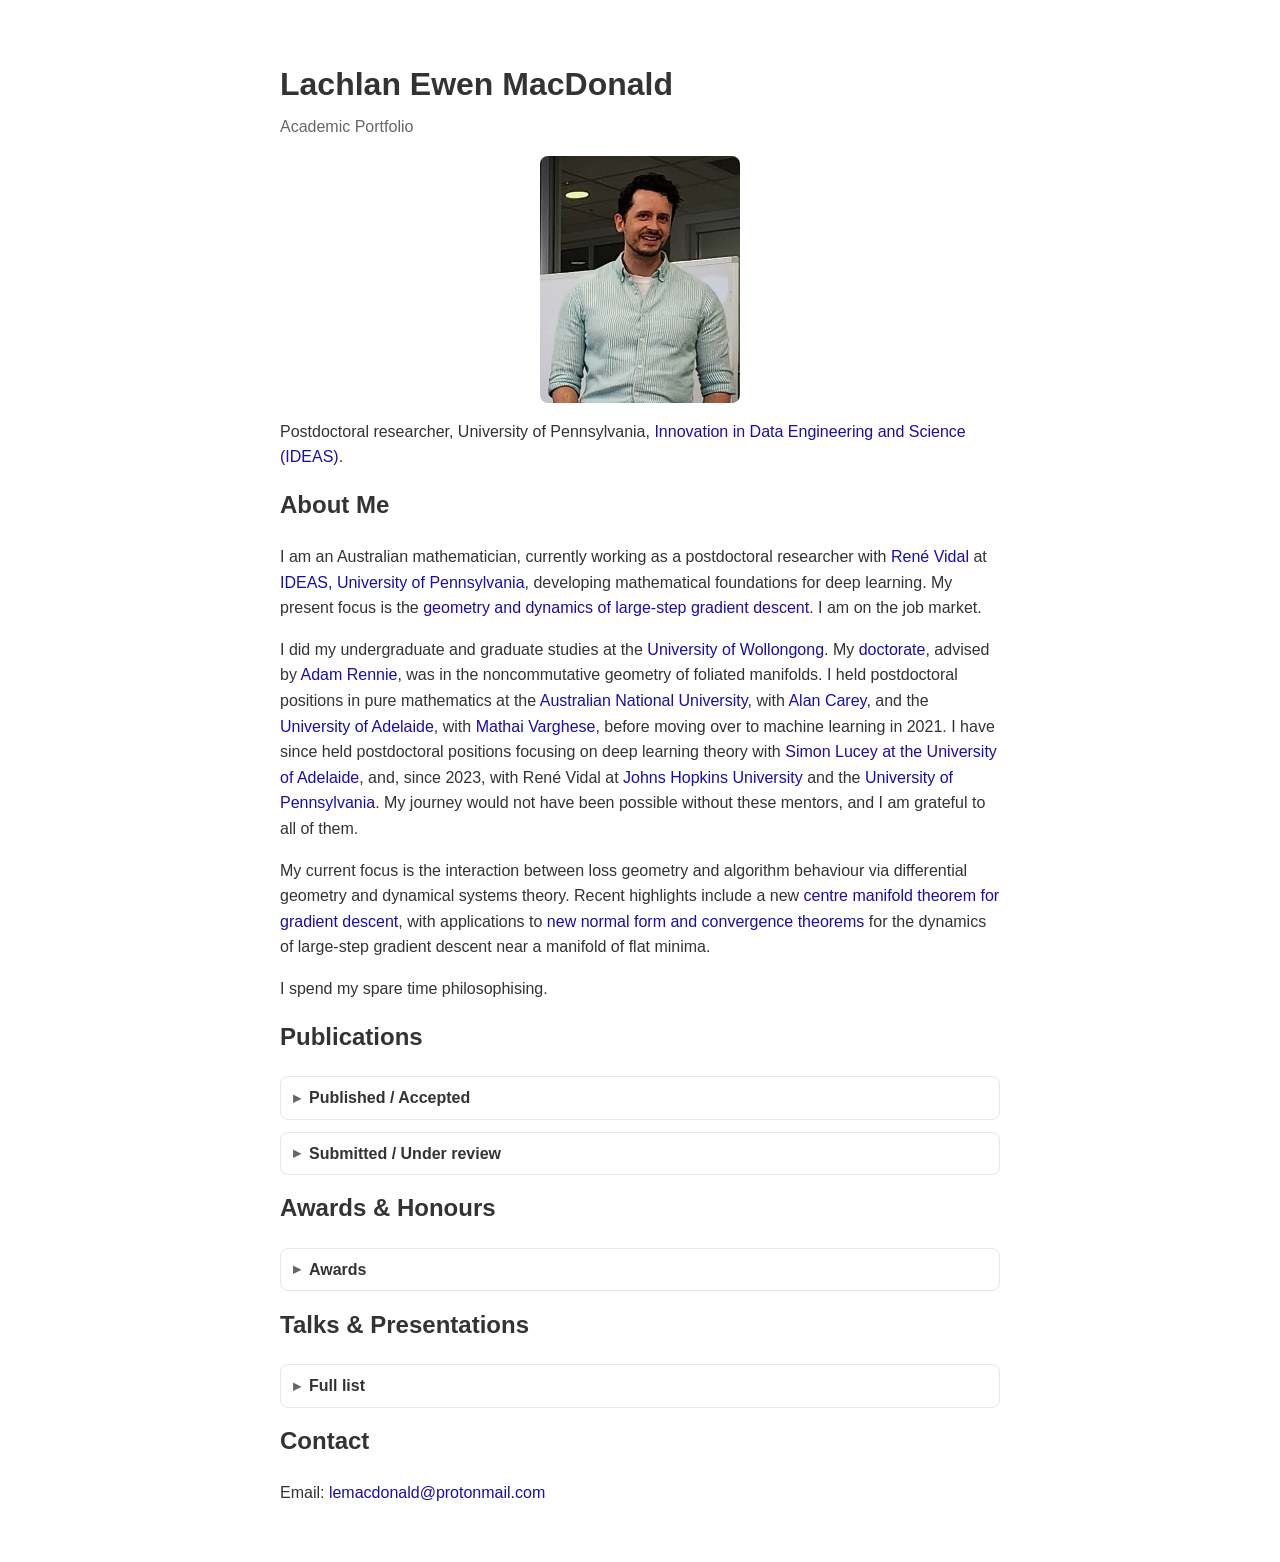
==== commit 08624cc3: "Update index.html" ====
--- a/index.html
+++ b/index.html
@@ -89,7 +89,7 @@
 
 <h2>About Me</h2>
 
-<p>I am an Australian mathematician, currently working as a postdoctoral researcher with <a href="https://www.grasp.upenn.edu/people/rene-vidal/" target="_blank" rel="noopener">René Vidal</a> at <a href="https://ideas.seas.upenn.edu/" target="_blank" rel="noopener">IDEAS, University of Pennsylvania</a>, developing mathematical foundations for deep learning. My present focus is the <a href="https://youtu.be/Tx-sNdkrNHs?si=vbTYSDziLmXqQ5wf" target="_blank" rel="noopener">geometry and dynamics of large-step gradient descent.</a>. I am on the job market.</p>
+<p>I am an Australian mathematician, currently working as a postdoctoral researcher with <a href="https://www.grasp.upenn.edu/people/rene-vidal/" target="_blank" rel="noopener">René Vidal</a> at <a href="https://ideas.seas.upenn.edu/" target="_blank" rel="noopener">IDEAS, University of Pennsylvania</a>, developing mathematical foundations for deep learning. My present focus is the <a href="https://youtu.be/Tx-sNdkrNHs?si=vbTYSDziLmXqQ5wf" target="_blank" rel="noopener">geometry and dynamics of large-step gradient descent</a>. I am on the job market.</p>
 
 <p>I did my undergraduate and graduate studies at the <a href="https://www.uow.edu.au/" target="_blank" rel="noopener">University of Wollongong</a>. My <a href="https://ro.uow.edu.au/articles/thesis/Characteristic_Classes_of_Foliated_Manifolds_in_Noncommutative_Geometry/27665679?file=50383236" target="_blank" rel="noopener">doctorate</a>, advised by <a href="https://rennieillawarramath.com/" target="_blank" rel="noopener">Adam Rennie</a>, was in the noncommutative geometry of foliated manifolds. I held postdoctoral positions in pure mathematics at the <a href="https://www.anu.edu.au/" target="_blank" rel="noopener">Australian National University</a>, with <a href="https://www.science.org.au/profile/alan-carey" target="_blank" rel="noopener">Alan Carey</a>, and the <a href="https://www.adelaide.edu.au/" target="_blank" rel="noopener">University of Adelaide</a>, with <a href="https://researchers.adelaide.edu.au/profile/mathai.varghese" target="_blank" rel="noopener">Mathai Varghese</a>, before moving over to machine learning in 2021. I have since held postdoctoral positions focusing on deep learning theory with <a href="https://researchers.adelaide.edu.au/profile/simon.lucey" target="_blank" rel="noopener">Simon Lucey at the University of Adelaide</a>, and, since 2023, with René Vidal at <a href="https://www.jhu.edu/" target="_blank" rel="noopener">Johns Hopkins University</a> and the <a href="https://www.upenn.edu/" target="_blank" rel="noopener">University of Pennsylvania</a>. My journey would not have been possible without these mentors, and I am grateful to all of them.</p>
 
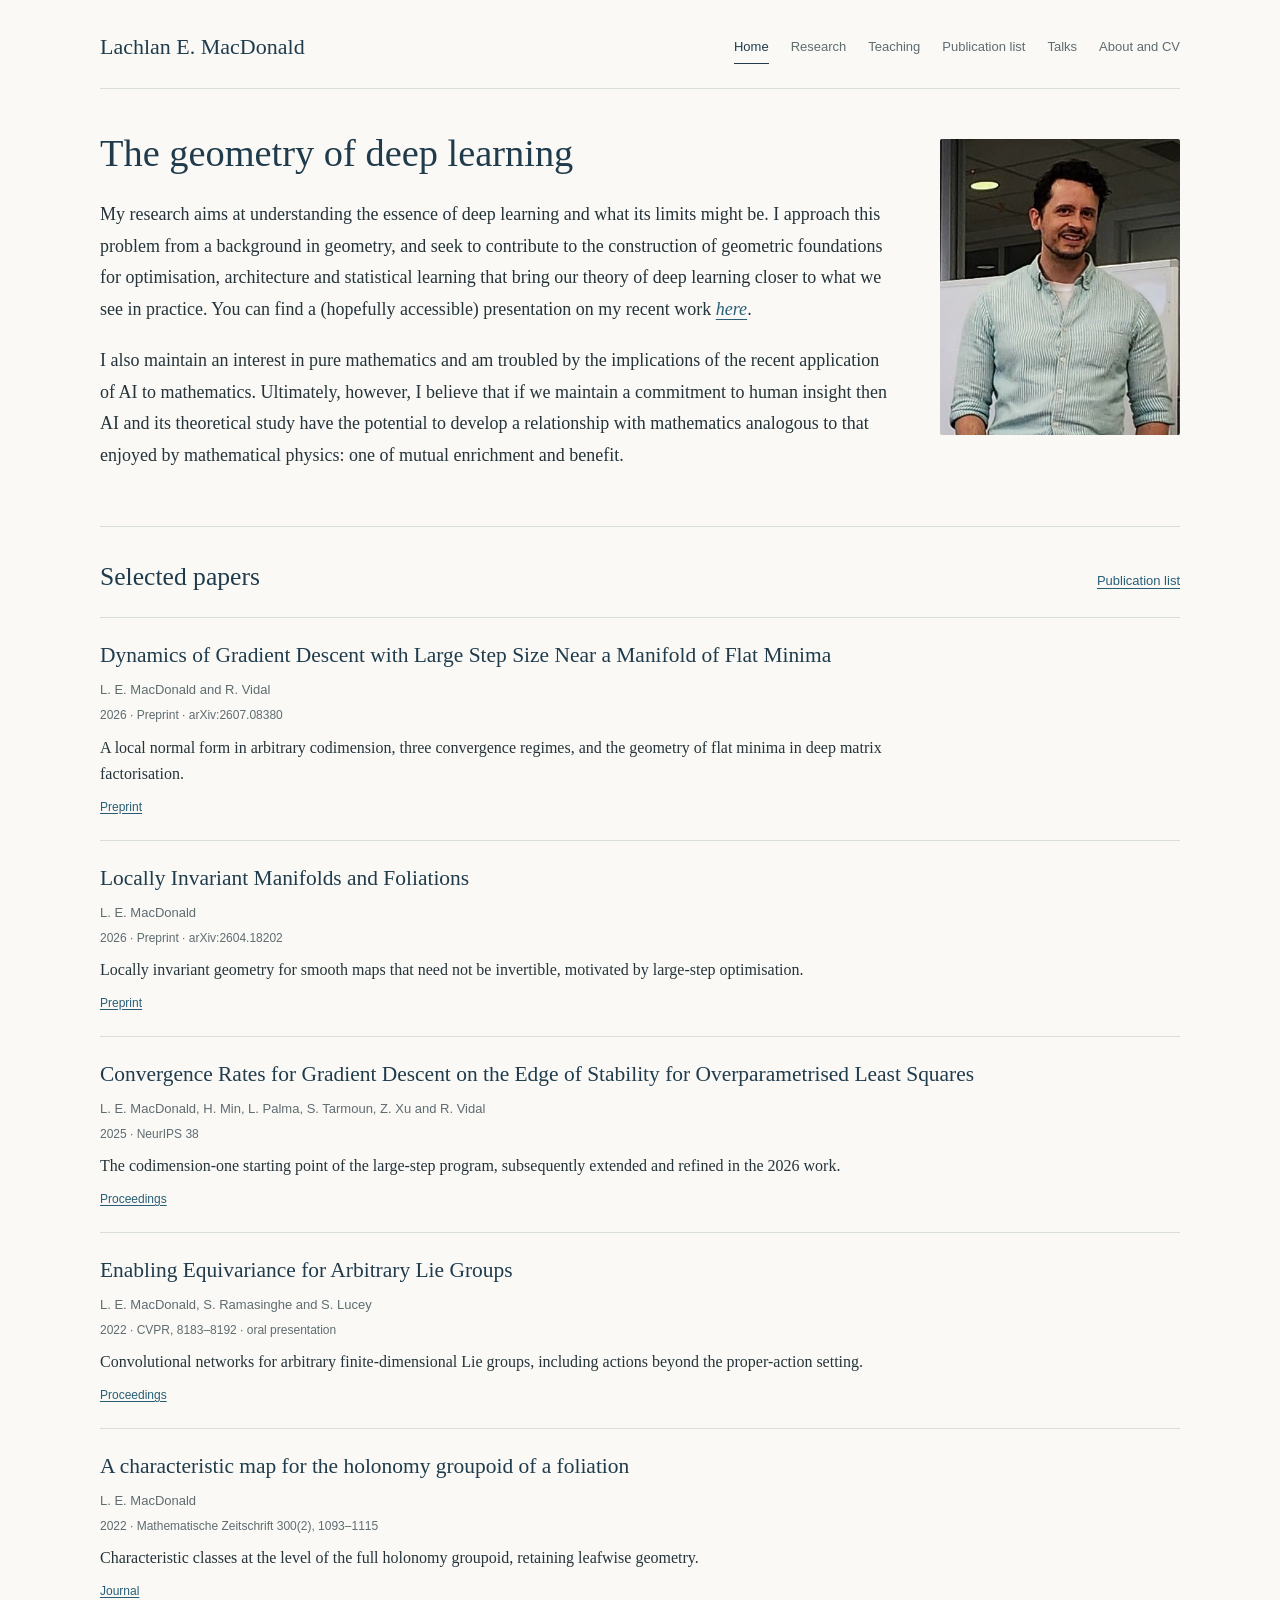
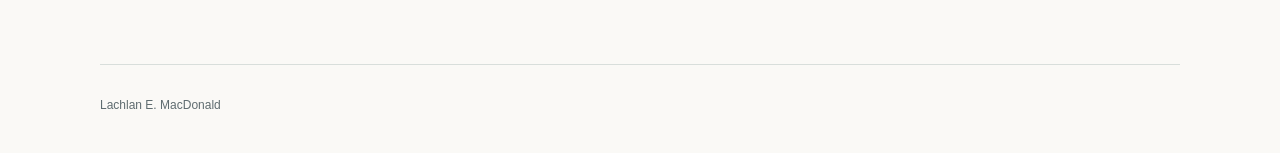
==== commit 92cfbc48: "Publish redesigned academic website" ====
--- a/index.html
+++ b/index.html
@@ -1,359 +1,82 @@
-<!DOCTYPE html>
-<html lang="en">
+<!doctype html>
+<html lang="en-AU">
 <head>
-  <meta charset="utf-8" />
-  <title>Lachlan Ewen MacDonald - Academic Portfolio</title>
-  <meta name="viewport" content="width=device-width, initial-scale=1" />
-  <style>
-    :root{
-      --text:#333;
-      --link:#1a0dab;
-      --maxw: 800px;
-      --muted:#666;
-      --border:#e6e6e6;
-      --bg:#fafafa;
-    }
-    *{box-sizing:border-box}
-    body {
-      font-family: Arial, sans-serif;
-      line-height: 1.6;
-      margin: 0 auto;
-      max-width: var(--maxw);
-      padding: 20px;
-      color: var(--text);
-      background: #fff;
-    }
-    .container { padding: 20px; }
-    h1, h2 { color: var(--text); margin-top: 0.6em; }
-    h1 { font-size: 2rem; margin-bottom: 0.25rem; }
-    .subtitle{ color: var(--muted); margin-top: 0 }
-    ul { list-style: none; padding: 0; }
-    li { margin-bottom: 10px; }
-    a { color: var(--link); text-decoration: none; }
-    a:hover, a:focus { text-decoration: underline; }
-    img.profile-pic {
-      max-width: 200px;
-      height: auto;
-      display: block;
-      margin: 0 auto 10px;
-      border-radius: 8px;
-    }
-    /* Details / summary (dropdowns) */
-    details {
-      border: 1px solid var(--border);
-      border-radius: 8px;
-      padding: 0.5rem 0.75rem;
-      background: #fff;
-      margin: 0.75rem 0;
-    }
-    details[open] { background: var(--bg); }
-    summary {
-      cursor: pointer;
-      font-weight: bold;
-      list-style: none;
-      display: flex;
-      align-items: center;
-      gap: 0.5rem;
-      outline: none;
-    }
-    summary::-webkit-details-marker { display: none; }
-    .chev {
-      display:inline-block;
-      transform: rotate(0deg);
-      transition: transform 0.2s ease;
-      font-size: 0.95em;
-      color: var(--muted);
-    }
-    details[open] .chev { transform: rotate(90deg); }
-    .pub-item, .talk-item {
-      padding: 0.4rem 0;
-      border-bottom: 1px dashed var(--border);
-    }
-    .pub-item:last-child, .talk-item:last-child { border-bottom: 0; }
-    .venue { font-style: italic; }
-    .year { color: var(--muted); }
-    .tag { display:inline-block; font-size: 0.8rem; color:#0b5; border:1px solid #0b5; border-radius:999px; padding:0 0.4rem; margin-left:0.35rem;}
-    .note { color: var(--muted); font-size: 0.95rem; }
-    .contact { margin-top: 0.25rem; }
-  </style>
+  <meta charset="utf-8">
+  <meta name="viewport" content="width=device-width, initial-scale=1">
+  <meta name="description" content="Lachlan E. MacDonald is a mathematician studying the geometry of deep learning, learning dynamics, invariant geometry and symmetry.">
+  <meta name="color-scheme" content="light">
+  <title>The geometry of deep learning — Lachlan E. MacDonald</title>
+  <link rel="stylesheet" href="assets/css/site.css">
+  <script defer src="assets/js/site.js"></script>
+
 </head>
 <body>
-  <div class="container">
-    <h1>Lachlan Ewen MacDonald</h1>
-    <p class="subtitle">Academic Portfolio</p>
-    <img src="me.jpg" alt="Lachlan Ewen MacDonald" class="profile-pic">
+<a class="skip-link" href="#main">Skip to content</a>
+<header class="site-header wrap">
+  <a class="site-name" href="index.html">Lachlan E. MacDonald</a>
+  <nav class="site-nav" aria-label="Main navigation">
+    <a href="index.html" aria-current="page">Home</a>
+    <a href="research/index.html">Research</a>
+<a href="teaching.html">Teaching</a>
+<a href="publications.html">Publication list</a>
+<a href="talks.html">Talks</a>
+<a href="about.html">About and CV</a>
+  </nav>
+</header>
+<main id="main" class="wrap">
 
-    <p>
-      Postdoctoral researcher, University of Pennsylvania, <a href="https://ideas.seas.upenn.edu/" target="_blank" rel="noopener">Innovation in Data Engineering and Science (IDEAS)</a>.
-    </p>
+<section class="home-introduction" aria-labelledby="home-title">
+  <div>
+    <h1 id="home-title">The geometry of deep learning</h1>
+    <p>My research aims at understanding the essence of deep learning and what its limits might be. I approach this problem from a background in geometry, and seek to contribute to the construction of geometric foundations for optimisation, architecture and statistical learning that bring our theory of deep learning closer to what we see in practice. You can find a (hopefully accessible) presentation on my recent work <a href="https://youtu.be/Tx-sNdkrNHs"><em>here</em></a>.</p>
+    <p>I also maintain an interest in pure mathematics and am troubled by the implications of the recent application of AI to mathematics. Ultimately, however, I believe that if we maintain a commitment to human insight then AI and its theoretical study have the potential to develop a relationship with mathematics analogous to that enjoyed by mathematical physics: one of mutual enrichment and benefit.</p>
+  </div>
+  <figure class="intro-portrait">
+    <img src="me.jpg" width="390" height="481" alt="Lachlan E. MacDonald" fetchpriority="high">
+  </figure>
+</section>
+<section class="section" aria-labelledby="selected-papers">
+  <div class="section-top"><h2 id="selected-papers">Selected papers</h2><a class="small-link" href="publications.html">Publication list</a></div>
+<article class="paper">
+  <h3><a href="https://arxiv.org/abs/2607.08380">Dynamics of Gradient Descent with Large Step Size Near a Manifold of Flat Minima</a></h3>
+  <p class="authors">L. E. MacDonald and R. Vidal</p>
+  <p class="venue">2026 · Preprint · arXiv:2607.08380</p>
+  <p class="annotation">A local normal form in arbitrary codimension, three convergence regimes, and the geometry of flat minima in deep matrix factorisation.</p>
+  <div class="paper-links"><a href="https://arxiv.org/abs/2607.08380">Preprint</a></div>
+</article>
+<article class="paper">
+  <h3><a href="https://arxiv.org/abs/2604.18202">Locally Invariant Manifolds and Foliations</a></h3>
+  <p class="authors">L. E. MacDonald</p>
+  <p class="venue">2026 · Preprint · arXiv:2604.18202</p>
+  <p class="annotation">Locally invariant geometry for smooth maps that need not be invertible, motivated by large-step optimisation.</p>
+  <div class="paper-links"><a href="https://arxiv.org/abs/2604.18202">Preprint</a></div>
+</article>
+<article class="paper">
+  <h3><a href="https://proceedings.neurips.cc/paper_files/paper/2025/hash/d9af4d6ac714626b652da5616ca71f99-Abstract-Conference.html">Convergence Rates for Gradient Descent on the Edge of Stability for Overparametrised Least Squares</a></h3>
+  <p class="authors">L. E. MacDonald, H. Min, L. Palma, S. Tarmoun, Z. Xu and R. Vidal</p>
+  <p class="venue">2025 · NeurIPS 38</p>
+  <p class="annotation">The codimension-one starting point of the large-step program, subsequently extended and refined in the 2026 work.</p>
+  <div class="paper-links"><a href="https://proceedings.neurips.cc/paper_files/paper/2025/hash/d9af4d6ac714626b652da5616ca71f99-Abstract-Conference.html">Proceedings</a></div>
+</article>
+<article class="paper">
+  <h3><a href="https://openaccess.thecvf.com/content/CVPR2022/html/MacDonald_Enabling_Equivariance_for_Arbitrary_Lie_Groups_CVPR_2022_paper.html">Enabling Equivariance for Arbitrary Lie Groups</a></h3>
+  <p class="authors">L. E. MacDonald, S. Ramasinghe and S. Lucey</p>
+  <p class="venue">2022 · CVPR, 8183–8192 · oral presentation</p>
+  <p class="annotation">Convolutional networks for arbitrary finite-dimensional Lie groups, including actions beyond the proper-action setting.</p>
+  <div class="paper-links"><a href="https://openaccess.thecvf.com/content/CVPR2022/html/MacDonald_Enabling_Equivariance_for_Arbitrary_Lie_Groups_CVPR_2022_paper.html">Proceedings</a></div>
+</article>
+<article class="paper">
+  <h3><a href="https://doi.org/10.1007/s00209-021-02832-5">A characteristic map for the holonomy groupoid of a foliation</a></h3>
+  <p class="authors">L. E. MacDonald</p>
+  <p class="venue">2022 · Mathematische Zeitschrift 300(2), 1093–1115</p>
+  <p class="annotation">Characteristic classes at the level of the full holonomy groupoid, retaining leafwise geometry.</p>
+  <div class="paper-links"><a href="https://doi.org/10.1007/s00209-021-02832-5">Journal</a></div>
+</article>
+</section>
 
-<h2>About Me</h2>
-
-<p>I am an Australian mathematician, currently working as a postdoctoral researcher with <a href="https://www.grasp.upenn.edu/people/rene-vidal/" target="_blank" rel="noopener">René Vidal</a> at <a href="https://ideas.seas.upenn.edu/" target="_blank" rel="noopener">IDEAS, University of Pennsylvania</a>, developing mathematical foundations for deep learning. My present focus is the <a href="https://youtu.be/Tx-sNdkrNHs?si=vbTYSDziLmXqQ5wf" target="_blank" rel="noopener">geometry and dynamics of large-step gradient descent</a>. I am on the job market.</p>
-
-<p>I did my undergraduate and graduate studies at the <a href="https://www.uow.edu.au/" target="_blank" rel="noopener">University of Wollongong</a>. My <a href="https://ro.uow.edu.au/articles/thesis/Characteristic_Classes_of_Foliated_Manifolds_in_Noncommutative_Geometry/27665679?file=50383236" target="_blank" rel="noopener">doctorate</a>, advised by <a href="https://rennieillawarramath.com/" target="_blank" rel="noopener">Adam Rennie</a>, was in the noncommutative geometry of foliated manifolds. I held postdoctoral positions in pure mathematics at the <a href="https://www.anu.edu.au/" target="_blank" rel="noopener">Australian National University</a>, with <a href="https://www.science.org.au/profile/alan-carey" target="_blank" rel="noopener">Alan Carey</a>, and the <a href="https://www.adelaide.edu.au/" target="_blank" rel="noopener">University of Adelaide</a>, with <a href="https://researchers.adelaide.edu.au/profile/mathai.varghese" target="_blank" rel="noopener">Mathai Varghese</a>, before moving over to machine learning in 2021. I have since held postdoctoral positions focusing on deep learning theory with <a href="https://researchers.adelaide.edu.au/profile/simon.lucey" target="_blank" rel="noopener">Simon Lucey at the University of Adelaide</a>, and, since 2023, with René Vidal at <a href="https://www.jhu.edu/" target="_blank" rel="noopener">Johns Hopkins University</a> and the <a href="https://www.upenn.edu/" target="_blank" rel="noopener">University of Pennsylvania</a>. My journey would not have been possible without these mentors, and I am grateful to all of them.</p>
-
-<p>My current focus is the interaction between loss geometry and algorithm behaviour via differential geometry and dynamical systems theory. Recent highlights include a new <a href="https://arxiv.org/abs/2604.18202 " target="_blank" rel="noopener">centre manifold theorem for gradient descent</a>, with applications to <a href="https://arxiv.org/abs/2607.08380" target="_blank" rel="noopener">new normal form and convergence theorems</a> for the dynamics of large-step gradient descent near a manifold of flat minima.</p>
-
-<p>I spend my spare time philosophising.</p>
-
-
-    <h2>Publications</h2>
-
-    <!-- Published -->
-    <details>
-      <summary><span class="chev">▸</span> Published / Accepted</summary>
-      <div class="note">Peer-reviewed journal and conference articles.</div>
-      <div class="pub-item">
-        <strong>Classification at the Edge of Stability: Unifying Self-Stabilization and Convergence Rates</strong>
-        with S. Tarmoun, K. Emmanouilidis, Z. Xu, R. Vidal.
-        <span class="venue">NeurIPS</span> <span class="year">2026</span>.
-      </div>
-      <div class="pub-item">
-        <strong>A Margin Perspective on LoRA: Robustness to Catastrophic Forgetting and Adapter Merging (MaLoRA)</strong>
-        with with Z. Xu, H. Min, S. Tarmoun, W. Su and R. Vidal.
-        <span class="venue">NeurIPS</span> <span class="year">2026</span>.
-      </div>
-      <div class="pub-item">
-        <strong>Chern-Weil theory for Haefliger-singular foliations</strong>
-        with B. McMillan.
-        <span class="venue">to appear in Differential Geometry and its Applications</span> <span class="year">2026</span>.
-      </div>
-      <div class="pub-item">
-        <strong>On the Convergence, Implicit Bias and Edge of Stability of Gradient Descent in Deep Learning</strong> <span class="tag">equal first author</span><br>
-        with H. Min, R. Vidal.
-        <span class="venue">IEEE Signal Processing Magazine</span> <span class="year">2026</span>.
-      </div>
-      <div class="pub-item">
-        <strong>Convergence Rates for Gradient Descent at the Edge of Stability in Overparametrised Least Squares</strong> <span class="tag">first author</span><br>
-        with Z. Xu, H. Min, S. Tarmoun, L. Palma, R. Vidal.
-        <span class="venue">NeurIPS</span> <span class="year">2025</span>.
-      </div>
-      <div class="pub-item">
-        <strong>Understanding the Learning Dynamics of LoRA: A Gradient Flow Perspective on Low-Rank Adaptation in Matrix Factorization</strong><br>
-        with Z. Xu, H. Min, J. Luo, S. Tarmoun, E. Mallada, R. Vidal.
-        <span class="venue">AISTATS</span> <span class="year">2024</span>.
-      </div>
-      <div class="pub-item">
-        <strong>On skip connections and normalisation layers in deep optimisation</strong> <span class="tag">first author</span><br>
-        with J. Valmadre, H. Saratchandran, S. Lucey.
-        <span class="venue">NeurIPS</span> <span class="year">2023</span>.
-      </div>
-      <div class="pub-item">
-        <strong>Curvature-Aware Training for Coordinate Networks</strong><br>
-        with H. Saratchandran, S. F. Ch'ng, S. Ramasinghe, S. Lucey.
-        <span class="venue">ICCV</span> <span class="year">2023</span>.
-      </div>
-      <div class="pub-item">
-        <strong>How much does Initialization Affect Generalization?</strong><br>
-        with S. Ramasinghe, M. Farazi, H. Saratchandran, S. Lucey.
-        <span class="venue">ICML</span> <span class="year">2023</span>.
-      </div>
-      <div class="pub-item">
-        <strong>Flow Supervision for Deformable NeRF</strong><br>
-        with C. Wang, L. A. Jeni, S. Lucey.
-        <span class="venue">CVPR</span> <span class="year">2023</span>.
-      </div>
-      <div class="pub-item">
-        <strong>On Quantizing Implicit Neural Representations</strong><br>
-        with C. Gordon, S. F. Chng, S. Lucey.
-        <span class="venue">WACV</span> <span class="year">2023</span>.
-      </div>
-      <div class="pub-item">
-        <strong>On the Frequency Bias of Coordinate-MLPs</strong> (second author)<br>
-        with S. Ramasinghe, S. Lucey.
-        <span class="venue">NeurIPS</span> <span class="year">2022</span>.
-      </div>
-      <div class="pub-item">
-        <strong>Enabling Equivariance for Arbitrary Lie Groups</strong> <span class="tag">first author</span><br>
-        with S. Ramasinghe, S. Lucey.
-        <span class="venue">CVPR (oral)</span> <span class="year">2022</span>.
-      </div>
-      <div class="pub-item">
-        <strong>A characteristic map for the holonomy groupoid of a foliation</strong>.<br>
-        <span class="venue">Mathematische Zeitschrift</span> <span class="year">2021</span>.
-      </div>
-      <div class="pub-item">
-        <strong>Hierarchies of holonomy groupoids for foliated bundles</strong>.<br>
-        <span class="venue">Annals of Global Analysis and Geometry</span> <span class="year">2021</span>.
-      </div>
-      <div class="pub-item">
-        <strong>The holonomy groupoids of singularly foliated bundles</strong>.<br>
-        <span class="venue">SIGMA</span> <span class="year">2021</span>, <strong>17</strong>.
-      </div>
-      <div class="pub-item">
-        <strong>On the Chern character in Higher Twisted K-theory and spherical T-duality</strong><br>
-        with V. Mathai, H. Saratchandran.
-        <span class="venue">Communications in Mathematical Physics</span> <span class="year">2021</span>, <strong>385</strong>.
-      </div>
-      <div class="pub-item">
-        <strong>The Godbillon-Vey invariant and equivariant KK-theory</strong><br>
-        with A. Rennie.
-        <span class="venue">Annals of K-theory</span> <span class="year">2020</span>, <strong>5</strong>.
-      </div>
-      <div class="pub-item">
-        <strong>Equivariant KK-theory for non-Hausdorff groupoids</strong>.<br>
-        <span class="venue">Journal of Geometry and Physics</span> <span class="year">2020</span>, <strong>154</strong>.
-      </div>
-      <div class="pub-item">
-        <strong>Theoretical Consideration of Superconducting Coils for Compact Superconducting Magnetic Energy Storage Systems</strong><br>
-        with A. Pan, H. Baiej, P. Cooper.
-        <span class="venue">IEEE Transactions on Applied Superconductivity</span> <span class="year">2016</span>, <strong>26</strong>.
-      </div>
-    </details>
-
-    <!-- Preprints / Under review -->
-    <details>
-      <summary><span class="chev">▸</span> Submitted / Under review</summary>
-       <div class="pub-item">
-        <strong>Dynamics of Gradient Descent with Large Step Size Near a Manifold of Flat Minima</strong><br>
-         with R. Vidal.
-        <span class="year">2026</span>.
-        <a href="https://arxiv.org/abs/2607.08380" target="_blank" rel="noopener">arXiv:2607.08380</a>
-      </div>
-      <div class="pub-item">
-        <strong>SGD at the Edge of Stability: Stochastic Stabilization with Large Learning Rates</strong><br>
-         with K. Emmanouilidis, S. Tarmoun and R. Vidal
-        <span class="year">2026</span>.
-        <a href="https://arxiv.org/abs/arXiv:2606.30930" target="_blank" rel="noopener">arXiv:2606.30930</a>
-      </div>
-      <div class="pub-item">
-        <strong>Classification at the Edge of Stability: Unifying Self-Stabilization and Convergence Rates</strong><br>
-         with S. Tarmoun, K. Emmanouilidis, Z. Xu and R. Vidal
-        <span class="year">2026</span>.
-      </div>
-      <div class="pub-item">
-        <strong>Centre manifold theorem for maps along manifolds of fixed points </strong><br>
-        <span class="year">2026</span>.
-        <a href="https://arxiv.org/abs/2604.18202 " target="_blank" rel="noopener">arXiv:2604.18202 </a>
-      </div>
-      <div class="pub-item">
-        <strong>Disintegration theorem for multifunctions, with applications to empirical Wasserstein distances and average-case statistical bounds</strong><br>
-        with J. Fill.
-        <span class="year">2025</span>.
-        <a href="https://arxiv.org/abs/2507.01236" target="_blank" rel="noopener">arXiv:2507.01236</a>
-      </div>
-      <div class="pub-item">
-        <strong>Chern-Weil theory for Haefliger-singular foliations</strong><br>
-        with B. McMillan.
-        <span class="year">2021</span>.
-        <a href="https://arxiv.org/abs/2106.10078" target="_blank" rel="noopener">arXiv:2106.10078</a>
-      </div>
-    </details>
-
-    <h2>Awards &amp; Honours</h2>
-
-    <details>
-      <summary><span class="chev">▸</span> Awards</summary>
-    
-      <div class="pub-item">
-        <strong>Best Thesis Award</strong><br>
-        <span class="venue">The University of Wollongong</span>, 2019<br>
-        Awarded for the best PhD thesis in the Faculty of Engineering and Information Sciences.
-      </div>
-    
-      <div class="pub-item">
-        <strong>University Medal</strong><br>
-        <span class="venue">The University of Wollongong</span>, 2015<br>
-        First in the Faculty of Engineering and Information Sciences.
-      </div>
-    
-      <div class="pub-item">
-        <strong>Undergraduate Awards</strong><br>
-        <span class="venue">The University of Wollongong</span>, 2010–2014<br>
-        Numerous research scholarships and awards for academic excellence.
-      </div>
-    
-    </details>
-
-    <h2>Talks &amp; Presentations</h2>
-    <details>
-      <summary><span class="chev">▸</span> Full list</summary>
-      <div class="talk-item">
-        <strong>Convergence Rates for Gradient Descent at the Edge of Stability in Overparametrised Least Squares</strong><br>
-        NeurIPS 2025 — Poster presentation. <a href="https://neurips.cc/Conferences/2025" target="_blank" rel="noopener">Link</a>
-      </div>
-      <div class="talk-item">
-        <strong>On skip connections and normalisation layers in deep optimisation</strong><br>
-        NeurIPS 2023 — Poster presentation. <a href="https://neurips.cc/Conferences/2023" target="_blank" rel="noopener">Link</a>
-      </div>
-      <div class="talk-item">
-        <strong>Towards a formal theory of deep optimisation</strong><br>
-        Johns Hopkins University — MINDS Seminar (2022). <a href="https://www.jhu.edu/" target="_blank" rel="noopener">Link</a>
-      </div>
-      <div class="talk-item">
-        <strong>On the Frequency Bias of Coordinate MLPs</strong><br>
-        NeurIPS 2022 — Poster presentation. <a href="https://neurips.cc/Conferences/2022" target="_blank" rel="noopener">Link</a>
-      </div>
-      <div class="talk-item">
-        <strong>Towards a formal theory of deep optimisation</strong><br>
-        Carnegie Mellon University — VASC Seminar (2022). <a href="https://www.cmu.edu/" target="_blank" rel="noopener">Link</a>
-      </div>
-      <div class="talk-item">
-        <strong>General equivariance in deep learning</strong><br>
-        Lockheed-Martin USA (2022). <a href="https://www.lockheedmartin.com/" target="_blank" rel="noopener">Link</a>
-      </div>
-      <div class="talk-item">
-        <strong>Enabling Equivariance for Arbitrary Lie Groups</strong><br>
-        CVPR 2022 — Oral presentation. <a href="https://cvpr2022.thecvf.com/" target="_blank" rel="noopener">Link</a>
-      </div>
-      <div class="talk-item">
-        <strong>Equivariance in deep learning</strong><br>
-        Lockheed-Martin Australia — STELarLab presentation (2022). <a href="https://lockheedmartin.com/en-au/stelarlab-research-development-operations-centre.html" target="_blank" rel="noopener">Link</a>
-      </div>
-      <div class="talk-item">
-        <strong>Chern-Weil theory for singular foliations</strong><br>
-        University of New South Wales — Pure Math Seminar (2021). <a href="http://unsw.edu.au" target="_blank" rel="noopener">Link</a>
-      </div>
-      <div class="talk-item">
-        <strong>Chern-Weil theory for singular foliations</strong><br>
-        Global Noncommutative Geometry Seminar (Virtual, 2021). <a href="https://globalncgseminar.org/" target="_blank" rel="noopener">Link</a>
-      </div>
-      <div class="talk-item">
-        <strong>Chern-Weil theory for singular foliations</strong><br>
-        University of Adelaide — Differential Geometry Seminar (2021). <a href="http://adelaide.edu.au" target="_blank" rel="noopener">Link</a>
-      </div>
-      <div class="talk-item">
-        <strong>Holonomy groupoids via conservation laws</strong><br>
-        Singular Foliations and Related Structures Workshop (Virtual, 2020). <a href="https://esaga.uni-due.de/leonid.ryvkin/sfars/" target="_blank" rel="noopener">Link</a>
-      </div>
-      <div class="talk-item">
-        <strong>Conservation laws and the holonomy of foliated manifolds</strong><br>
-        University of Wollongong — NCG &amp; Operator Algebras Seminar (2020). <a href="http://uow.edu.au" target="_blank" rel="noopener">Link</a>
-      </div>
-      <div class="talk-item">
-        <strong>Dynamical invariants of foliated manifolds</strong><br>
-        University of Adelaide — Analysis on Manifolds (2019). <a href="http://adelaide.edu.au" target="_blank" rel="noopener">Link</a>
-      </div>
-      <div class="talk-item">
-        <strong>Dynamical invariants of foliated manifolds</strong><br>
-        University of Wollongong — Geometric Analysis Seminar (2019). <a href="http://uow.edu.au" target="_blank" rel="noopener">Link</a>
-      </div>
-      <div class="talk-item">
-        <strong>Dynamical invariants of foliated manifolds</strong><br>
-        Chalmers University of Technology — Analysis &amp; Probability Seminar (2019). <a href="http://chalmers.se" target="_blank" rel="noopener">Link</a>
-      </div>
-      <div class="talk-item">
-        <strong>The Godbillon-Vey invariant in equivariant KK-theory</strong><br>
-        Université Clermont Auvergne — Séminaire et Groupe de travail GAAO (2018). <a href="http://uca.fr" target="_blank" rel="noopener">Link</a>
-      </div>
-      <div class="talk-item">
-        <strong>The Godbillon-Vey invariant in equivariant KK-theory</strong><br>
-        Université Paris Diderot — Séminaire d’Algèbres d’Opérateurs (2018). <a href="http://univ-paris-diderot.fr/" target="_blank" rel="noopener">Link</a>
-      </div>
-      <div class="talk-item">
-        <strong>The Godbillon-Vey invariant in equivariant KK-theory</strong><br>
-        Université Toulouse — ANR SINGSTAR workshop “Index Theory: Interactions and Applications” (2018). <a href="http://univ-tlse3.fr" target="_blank" rel="noopener">Link</a>
-      </div>
-    </details>
-
-    <h2>Contact</h2>
-    <p class="contact">Email: <a href="mailto:lemacdonald@protonmail.com">lemacdonald@protonmail.com</a></p>
-  </div>
-
-  <script>
-    // Make the first details (Published) open by default; Submitted and Talks closed.
-    // Chevrons rotate via CSS; nothing else needed here.
-  </script>
+</main>
+<footer class="site-footer wrap">
+  <p>Lachlan E. MacDonald</p>
+</footer>
 </body>
 </html>
--- a/assets/css/site.css
+++ b/assets/css/site.css
@@ -0,0 +1,222 @@
+/* Shared visual system. This site has no build step. */
+:root {
+  --paper: #faf9f6;
+  --ink: #25343a;
+  --navy: #203c4c;
+  --link: #285e75;
+  --muted: #5f6c70;
+  --rule: #d8dedb;
+  --wash: #f0f2ed;
+  --width: 1080px;
+  --serif: Georgia, 'Times New Roman', serif;
+  --sans: -apple-system, BlinkMacSystemFont, 'Segoe UI', sans-serif;
+}
+* { box-sizing: border-box; }
+html { scroll-behavior: smooth; scroll-padding-top: 2rem; }
+body { margin: 0; color: var(--ink); background: var(--paper); font: 18px/1.75 var(--serif); }
+a { color: var(--link); text-decoration-thickness: 1px; text-underline-offset: .2em; }
+a:hover { color: #143a4b; }
+a:focus-visible, button:focus-visible, input:focus-visible, summary:focus-visible, video:focus-visible { outline: 2px solid var(--link); outline-offset: 5px; }
+button, input { font: inherit; }
+img, svg { max-width: 100%; height: auto; }
+img { display: block; }
+figure { margin: 0; }
+figcaption { margin-top: 1.1rem; color: var(--muted); font: 13px/1.7 var(--sans); }
+figcaption a { color: inherit; }
+h1, h2, h3, h4 { color: var(--navy); font-weight: 400; line-height: 1.17; }
+h1 { font-size: clamp(2rem, 3vw, 2.5rem); margin: 0 0 1.5rem; }
+h2 { font-size: clamp(1.5rem, 2vw, 1.85rem); margin: 0 0 1.25rem; }
+h3 { font-size: 1.3rem; margin: 0 0 .8rem; }
+p { margin: 0 0 1.25rem; }
+ul, ol { padding-left: 1.3rem; }
+li { margin-bottom: .6rem; }
+strong { font-weight: 600; }
+.wrap { width: min(var(--width), calc(100% - 100px)); margin-inline: auto; }
+.skip-link { position: absolute; left: 1rem; top: -100px; z-index: 100; background: white; padding: .7rem 1rem; }
+.skip-link:focus { top: 1rem; }
+.site-header { padding: 31px 0 24px; border-bottom: 1px solid var(--rule); display: flex; justify-content: space-between; align-items: center; gap: 2rem; }
+.site-name { text-decoration: none; color: var(--navy); font-size: 22px; line-height: 1.4; }
+.site-nav { display: flex; flex-wrap: wrap; gap: 22px; align-items: center; font: 13px/1.5 var(--sans); }
+.site-nav a { color: var(--muted); text-decoration: none; padding: 6px 0; border-bottom: 1px solid transparent; }
+.site-nav a:hover, .site-nav a[aria-current='page'] { color: var(--navy); border-bottom-color: var(--navy); }
+.home-introduction { display: grid; grid-template-columns: minmax(0, 1fr) 240px; column-gap: 48px; align-items: start; padding: 42px 0 35px; }
+.intro-portrait { margin-top: 8px; }
+.intro-portrait img { width: 100%; border-radius: 2px; }
+.text-links { display: flex; gap: 25px; flex-wrap: wrap; font: 13px/1.7 var(--sans); margin-top: 26px; }
+.text-links a { text-decoration: none; border-bottom: 1px solid #a9bcc2; }
+.section { padding: 35px 0 40px; border-top: 1px solid var(--rule); }
+.feature { display: grid; grid-template-columns: 1fr 1.1fr; gap: 65px; align-items: start; }
+.feature h2 { max-width: 410px; }
+.feature p { font-size: 17px; }
+.feature figure { padding-top: 5px; }
+.feature figure img { background: white; }
+.research-row { display: grid; grid-template-columns: 250px minmax(0, 1fr) 140px; gap: 30px; padding: 22px 0; border-top: 1px solid var(--rule); align-items: center; }
+.research-row h3 { font-size: 1.3rem; line-height: 1.4; margin: 0; }
+.research-row h3 a { color: var(--navy); text-decoration: none; }
+.research-row h3 a:hover { text-decoration: underline; }
+.research-row p { margin: 0; font-size: 16px; line-height: 1.7; }
+.research-thumbnail { display: block; }
+.research-thumbnail img { width: 100%; height: 115px; object-fit: contain; }
+.section-top { display: flex; justify-content: space-between; gap: 25px; align-items: baseline; margin-bottom: 25px; }
+.section-top h2 { margin-bottom: 0; }
+.small-link { font: 13px/1.6 var(--sans); white-space: nowrap; }
+.paper { padding: 23px 0; border-top: 1px solid var(--rule); }
+.paper h3 { font-size: 1.34rem; line-height: 1.35; margin: 0 0 9px; max-width: 900px; }
+.paper h3 a { text-decoration: none; color: var(--navy); }
+.paper h3 a:hover { text-decoration: underline; }
+.paper .authors { color: var(--muted); font: 13px/1.7 var(--sans); margin-bottom: 4px; }
+.paper .venue { color: var(--muted); font: 12px/1.7 var(--sans); margin-bottom: 8px; }
+.paper .annotation { max-width: 820px; font-size: 16px; line-height: 1.65; margin: 9px 0 0; }
+.paper .paper-links { font: 12px/1.6 var(--sans); display: flex; gap: 18px; margin-top: 10px; }
+.home-about { display: grid; grid-template-columns: 150px 1fr; gap: 42px; align-items: start; max-width: 850px; }
+.portrait { width: 150px; border-radius: 2px; }
+.home-about p { font-size: 17px; }
+.site-footer { border-top: 1px solid var(--rule); display: flex; gap: 25px; justify-content: space-between; padding: 30px 0 37px; color: var(--muted); font: 12px/1.8 var(--sans); }
+.site-footer p { margin: 0; }
+.site-footer a { color: var(--muted); }
+.email-reveal { border: 0; padding: 0; background: transparent; color: var(--link); font: inherit; text-decoration: underline; text-decoration-thickness: 1px; text-underline-offset: .2em; cursor: pointer; }
+.email-reveal:hover { color: #143a4b; }
+.page-head { padding: 42px 0 24px; max-width: 900px; }
+.page-head h1 { max-width: 870px; }
+.page-head .context { color: var(--muted); font: 13px/1.8 var(--sans); }
+.research-section > .page-head h1 { font-size: 2.75rem; }
+.research-overview { padding-bottom: 45px; }
+.research-introduction { max-width: 760px; margin-bottom: 35px; }
+.research-directions { margin-left: 24px; padding-left: 32px; border-left: 1px solid var(--rule); }
+.research-direction { display: grid; grid-template-columns: minmax(0, 1fr) 300px; gap: 42px; align-items: center; padding: 32px 0; border-top: 1px solid var(--rule); }
+.research-direction:first-child { border-top: 0; padding-top: 0; }
+.research-direction h2 { font-size: 1.5rem; line-height: 1.3; margin-bottom: 16px; }
+.research-direction h2 a { color: var(--navy); text-decoration: none; }
+.research-direction h2 a:hover { text-decoration: underline; }
+.research-direction p { font-size: 17px; }
+.project-animation { max-width: 500px; margin: 32px auto; }
+.project-animation video { display: block; width: 100%; height: auto; background: white; }
+.direction-media { width: 100%; margin: 0; }
+.direction-media video { max-height: 300px; object-fit: contain; }
+.project-animation figcaption { margin-top: 12px; }
+.project-animation.wide-animation { max-width: none; width: 100%; }
+.project-introduction { max-width: 900px; margin-bottom: 35px; }
+.pixel-animation video, .pixel-animation img { image-rendering: pixelated; }
+.breadcrumbs { font: 12px/1.6 var(--sans); color: var(--muted); margin-bottom: 30px; }
+.breadcrumbs a { text-decoration: none; }
+.article-layout { display: grid; grid-template-columns: 190px minmax(0, 1fr); column-gap: 65px; align-items: start; padding-bottom: 65px; }
+.toc { position: sticky; top: 30px; border-top: 1px solid var(--rule); padding-top: 20px; font: 12px/1.6 var(--sans); }
+.toc strong { display: block; font-weight: 600; margin-bottom: 14px; color: var(--muted); font-size: 12px; }
+.toc a { display: block; text-decoration: none; color: var(--muted); margin-bottom: 13px; }
+.toc a:hover { color: var(--navy); }
+.prose { min-width: 0; max-width: 800px; }
+.prose section { border-top: 1px solid var(--rule); padding-top: 30px; margin-top: 42px; }
+.prose section:first-child { margin-top: 0; }
+.prose h2 { font-size: 1.75rem; }
+.prose h3 { font-size: 1.3rem; margin-top: 1.8rem; }
+.prose h4 { font-size: 1.13rem; line-height: 1.4; margin: 1.6rem 0 .8rem; }
+.prose p, .prose li { font-size: 17px; }
+.prose figure { margin: 32px 0; }
+.prose .project-animation { margin-inline: auto; }
+.animated-exposition { display: grid; grid-template-columns: minmax(0, 1fr) minmax(180px, .65fr); gap: 28px; align-items: start; }
+.animation-text { min-width: 0; }
+.prose .animated-exposition > .project-animation { width: 100%; margin: 0; }
+.prose figure img { width: 100%; }
+.prose .figure-medium { max-width: 660px; margin-inline: auto; }
+.prose .figure-medium img { mix-blend-mode: multiply; }
+.math-block { overflow-x: auto; overflow-y: hidden; max-width: 100%; padding: 12px 0; margin: 18px 0; font-size: .92em; }
+.math-block mjx-container { min-width: max-content; }
+.theorem { background: var(--wash); border-left: 2px solid #839a96; padding: 24px 28px 16px; margin: 28px 0; }
+.theorem .theorem-label { display: block; font: 600 13px/1.5 var(--sans); color: var(--muted); margin-bottom: 12px; }
+.scope-note { color: var(--muted); font: 13px/1.8 var(--sans); border-left: 2px solid var(--rule); padding-left: 18px; margin: 25px 0; }
+.scope-note p { font: inherit; margin-bottom: .7rem; }
+.table-scroll { overflow-x: auto; margin: 25px 0; }
+table { width: 100%; border-collapse: collapse; font-size: 15px; line-height: 1.6; }
+th { text-align: left; font: 600 12px/1.6 var(--sans); color: var(--muted); padding: 12px 15px 12px 0; border-bottom: 1px solid #a9b5b3; }
+td { padding: 16px 18px 16px 0; vertical-align: top; border-bottom: 1px solid var(--rule); }
+td:first-child { min-width: 130px; color: var(--navy); }
+.reading-list { padding: 0; list-style: none; }
+.reading-list li { padding: 17px 0; border-top: 1px solid var(--rule); }
+.reading-list small { display: block; font: 12px/1.8 var(--sans); color: var(--muted); margin-top: 5px; }
+.publication-nav { display: flex; gap: 25px; flex-wrap: wrap; border-block: 1px solid var(--rule); padding: 17px 0; font: 12px/1.7 var(--sans); }
+.pub-controls { margin: 28px 0; font: 13px/1.7 var(--sans); }
+.pub-controls label { display: block; color: var(--muted); margin-bottom: 8px; }
+.pub-controls input { width: min(100%, 590px); padding: 12px 14px; border: 1px solid #b9c5c3; border-radius: 0; background: transparent; color: var(--ink); font: 15px var(--sans); }
+.pub-count { color: var(--muted); font: 12px var(--sans); margin: 12px 0 0; }
+.publication-section { margin: 46px 0; }
+.publication-section > h2 { font-size: 1.7rem; margin-bottom: 22px; }
+.publication-section .paper { padding-block: 20px; }
+.bio-layout { display: grid; grid-template-columns: minmax(0, 1fr) 200px; gap: 55px; }
+.bio-layout .portrait { width: 200px; }
+.timeline { margin: 30px 0; }
+.timeline-item { display: grid; grid-template-columns: 115px 1fr; gap: 25px; padding: 18px 0; border-top: 1px solid var(--rule); }
+.timeline-item .date { font: 12px/1.8 var(--sans); color: var(--muted); }
+.timeline-item h3 { margin: 0 0 5px; font-size: 1.2rem; }
+.timeline-item p { font-size: 15px; margin: 0; }
+.talk { display: grid; grid-template-columns: 65px 1fr; gap: 25px; padding: 22px 0; border-top: 1px solid var(--rule); }
+.talk time { font: 12px/1.7 var(--sans); color: var(--muted); }
+.talk h3 { font-size: 1.25rem; margin: 0 0 5px; }
+.talk p { font: 13px/1.8 var(--sans); color: var(--muted); margin-bottom: 0; }
+[hidden] { display: none !important; }
+@media (max-width: 1050px) {
+  .wrap { width: calc(100% - 64px); }
+  .site-header { align-items: flex-start; }
+  .site-nav { gap: 16px; max-width: 450px; justify-content: flex-end; }
+  .home-introduction { gap: 30px; }
+  .research-row { grid-template-columns: 220px minmax(0, 1fr) 110px; gap: 20px; }
+  .research-direction { grid-template-columns: minmax(0, 1fr) 260px; gap: 28px; }
+  .article-layout { grid-template-columns: 150px minmax(0, 1fr); gap: 38px; }
+  .feature { gap: 35px; }
+}
+@media (max-width: 760px) {
+  body { font-size: 17px; }
+  .wrap { width: calc(100% - 40px); }
+  .site-header { flex-direction: column; gap: 20px; padding-top: 24px; padding-bottom: 20px; }
+  .site-name { font-size: 22px; }
+  .site-nav { max-width: none; justify-content: flex-start; gap: 10px 21px; font-size: 12px; }
+  .home-introduction { grid-template-columns: minmax(0, 1fr) 180px; padding: 30px 0; gap: 24px; }
+  .feature { grid-template-columns: 1fr; gap: 20px; }
+  .section { padding: 35px 0 40px; }
+  .feature h2 { max-width: none; }
+  .research-row { grid-template-columns: 1fr; gap: 8px; }
+  .research-thumbnail { width: 150px; margin-top: 10px; }
+  .research-thumbnail img { height: 130px; }
+  .research-section > .page-head h1 { font-size: 2.25rem; }
+  .research-directions { margin-left: 0; padding-left: 16px; }
+  .research-direction { grid-template-columns: minmax(0, 1fr) 220px; gap: 24px; }
+  .research-direction h2 { font-size: 1.4rem; }
+  .section-top { flex-direction: column; gap: 12px; }
+  .home-about { grid-template-columns: 85px 1fr; gap: 22px; }
+  .portrait { width: 85px; }
+  .home-about h2 { font-size: 1.7rem; }
+  .home-about p { font-size: 16px; }
+  .site-footer { flex-direction: column; gap: 15px; padding-block: 25px; }
+  .page-head { padding: 30px 0 20px; }
+  .page-head h1 { font-size: 2rem; }
+  .article-layout { grid-template-columns: minmax(0, 1fr); gap: 30px; }
+  .toc { position: static; padding: 16px 0 4px; border-block: 1px solid var(--rule); display: flex; flex-wrap: wrap; gap: 0 20px; }
+  .toc strong { width: 100%; margin-bottom: 12px; }
+  .toc a { margin-bottom: 12px; }
+  .prose section:first-child { border-top: 0; padding-top: 0; }
+  .prose h2 { font-size: 1.6rem; }
+  .prose p, .prose li { font-size: 17px; }
+  .theorem { padding: 20px 18px 12px; }
+  .bio-layout { grid-template-columns: 1fr; gap: 25px; }
+  .bio-layout > figure { grid-row: 1; }
+  .bio-layout .portrait { width: 130px; }
+  .timeline-item { grid-template-columns: 90px 1fr; gap: 18px; }
+  .talk { grid-template-columns: 44px 1fr; gap: 15px; }
+  .publication-nav { gap: 12px 20px; }
+}
+@media (max-width: 600px) {
+  .home-introduction { grid-template-columns: minmax(0, 1fr); gap: 18px; }
+  .intro-portrait { max-width: 180px; margin-top: 0; }
+  .research-direction, .animated-exposition { grid-template-columns: minmax(0, 1fr); gap: 12px; }
+  .direction-media, .prose .animated-exposition > .project-animation { max-width: 320px; margin-inline: auto; }
+}
+@media (prefers-reduced-motion: reduce) { html { scroll-behavior: auto; } }
+@media print {
+  body { background: white; color: black; font-size: 11pt; }
+  .site-nav, .toc, .pub-controls, .skip-link { display: none !important; }
+  .wrap { width: 100%; }
+  .article-layout { display: block; }
+  .prose { max-width: none; }
+  h1 { font-size: 28pt; }
+  h2 { break-after: avoid; }
+  figure, .paper, .theorem { break-inside: avoid; }
+}
